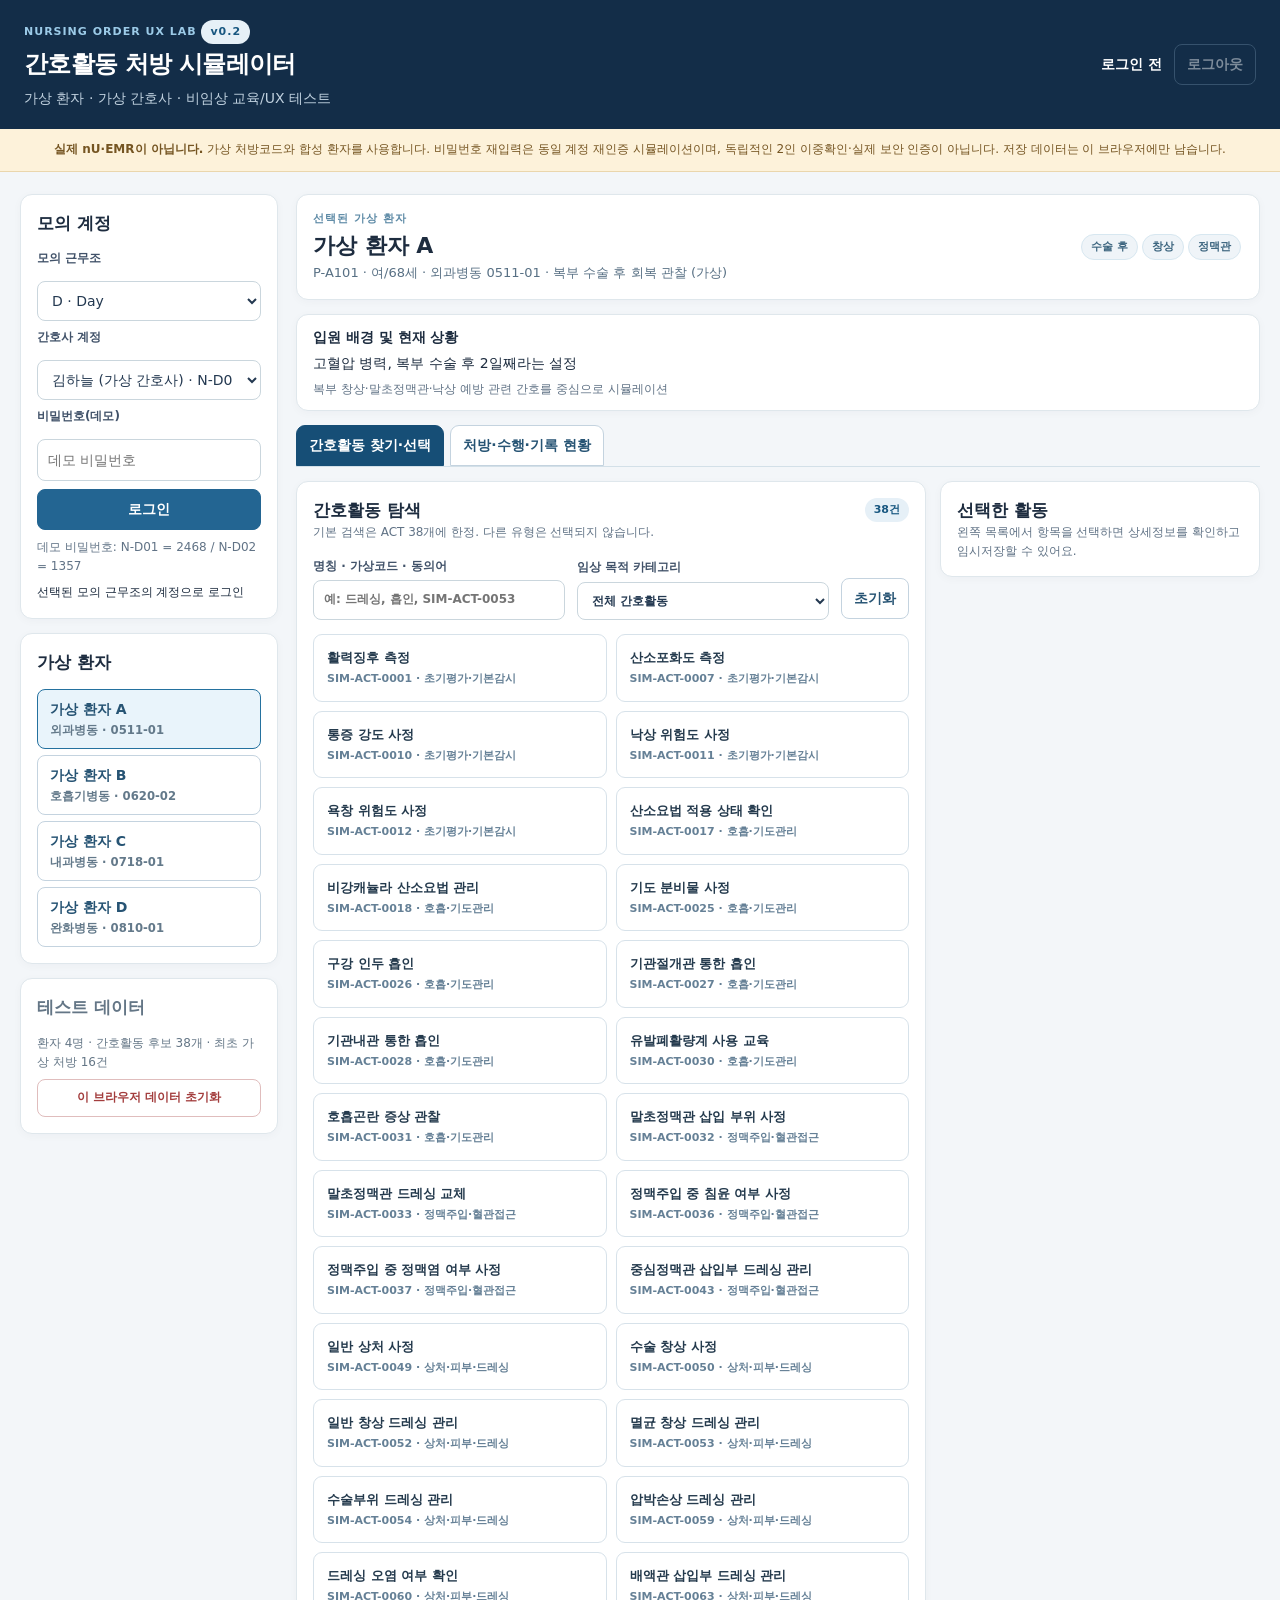
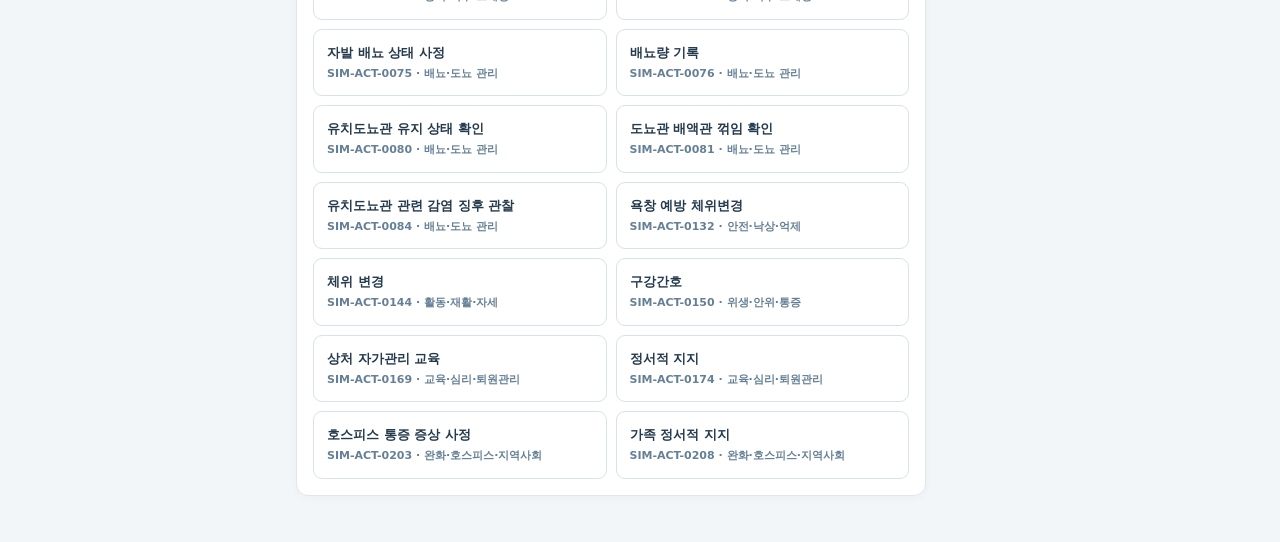
==== app/index.html @ e900b50c "feat: add synthetic nursing order workflow simulator v0.2" ====
<!doctype html><html lang="ko"><head><meta charset="utf-8"><meta name="viewport" content="width=device-width,initial-scale=1"><title>Nursing Order UX Lab · v0.2</title><link rel="stylesheet" href="styles.css"></head>
<body>
<header class="top"><div><div class="eyebrow">NURSING ORDER UX LAB <span class="tag">v0.2</span></div><h1>간호활동 처방 시뮬레이터</h1><p>가상 환자 · 가상 간호사 · 비임상 교육/UX 테스트</p></div><div class="top-right"><strong id="session-label">로그인 전</strong><button id="logout" class="ghost" disabled>로그아웃</button></div></header>
<div class="warning"><strong>실제 nU·EMR이 아닙니다.</strong> 가상 처방코드와 합성 환자를 사용합니다. 비밀번호 재입력은 동일 계정 재인증 시뮬레이션이며, 독립적인 2인 이중확인·실제 보안 인증이 아닙니다. 저장 데이터는 이 브라우저에만 남습니다.</div>
<main class="shell">
<aside class="side">
<section class="surface" aria-labelledby="login-title"><h2 id="login-title">모의 계정</h2><label for="shift">모의 근무조</label><select id="shift"><option value="D">D · Day</option><option value="E">E · Evening</option><option value="N">N · Night</option></select><label for="account">간호사 계정</label><select id="account"></select><label for="password">비밀번호(데모)</label><input id="password" type="password" autocomplete="off" placeholder="데모 비밀번호"><button id="login" class="primary">로그인</button><p id="account-help" class="help"></p><p id="login-state" class="hint" aria-live="polite"></p></section>
<section class="surface"><h2>가상 환자</h2><div id="patient-list" class="patient-list" aria-label="가상 환자 목록"></div></section>
<section class="surface mini"><h2>테스트 데이터</h2><p>환자 4명 · 간호활동 후보 38개 · 최초 가상 처방 16건</p><button id="reset" class="danger ghost">이 브라우저 데이터 초기화</button></section>
</aside>
<section class="workspace"><div class="patient-banner surface"><div><div class="eyebrow">선택된 가상 환자</div><h2 id="patient-name"></h2><p id="patient-meta"></p></div><div id="patient-tags"></div></div>
<section class="surface patient-history" aria-label="가상 환자 병력 및 상황"><h3>입원 배경 및 현재 상황</h3><p id="patient-history"></p><p id="patient-summary" class="help"></p></section>
<nav class="tabs" aria-label="업무 단계"><button class="tab selected" id="tab-search" aria-pressed="true">간호활동 찾기·선택</button><button class="tab" id="tab-status" aria-pressed="false">처방·수행·기록 현황</button></nav>
<section id="page-search"><div class="surface"><div class="section-head"><div><h2>간호활동 탐색</h2><p class="help">기본 검색은 ACT 38개에 한정. 다른 유형은 선택되지 않습니다.</p></div><span id="result-count" class="tag"></span></div><div class="filters"><label class="grow">명칭 · 가상코드 · 동의어<input id="query" type="search" placeholder="예: 드레싱, 흡인, SIM-ACT-0053"></label><label class="grow">임상 목적 카테고리<select id="category"><option value="">전체 간호활동</option></select></label><button class="ghost" id="clear-search">초기화</button></div><div id="catalog-list" class="catalog-list"></div></div>
<div class="surface select-pane" id="select-pane"><h2>선택한 활동</h2><p class="help" id="selected-empty">왼쪽 목록에서 항목을 선택하면 상세정보를 확인하고 임시저장할 수 있어요.</p><div id="selected-detail" hidden><div id="selected-item"></div><label for="order-note">가상 처방 메모 (선택)</label><textarea id="order-note" rows="2" maxlength="200" placeholder="시나리오용 메모만 입력"></textarea><button id="save-draft" class="primary">현재 환자에게 임시저장</button></div></div></section>
<section id="page-status" hidden><div class="surface"><div class="section-head"><div><h2>처방 · 수행 · 기록</h2><p class="help">개별 처방·수행 사건·기록의 원본 ID를 확인하세요.</p></div><button id="refresh" class="ghost">다시 보기</button></div><div id="summary" class="summary"></div><div class="filters"><label>처방 상태<select id="status-filter"><option value="">전체</option><option value="draft">임시저장</option><option value="confirmed">확정</option><option value="held">보류</option><option value="cancelled">취소</option></select></label><label class="grow">처방명 · 코드 검색<input id="status-query" type="search" placeholder="현재 환자의 처방 검색"></label></div><div id="order-list"></div></div></section>
<div id="flash" class="flash" role="status" aria-live="polite"></div></section></main>
<dialog id="confirm-modal" aria-labelledby="confirm-title"><form id="confirm-form"><h2 id="confirm-title">가상 처방 확정 전 재인증</h2><p id="confirm-summary"></p><p class="help">현재 로그인한 계정의 데모 비밀번호를 다시 입력하세요. 독립된 2차 확인자가 아닙니다.</p><label for="confirm-pin">현재 로그인 계정 비밀번호</label><input id="confirm-pin" type="password" required autocomplete="off"><p id="confirm-error" class="error" role="alert"></p><div class="dialog-actions"><button type="button" id="cancel-confirm" class="ghost">돌아가기</button><button class="primary" type="submit">재인증 후 가상 확정</button></div></form></dialog>
<script src="fixtures.js"></script><script src="domain.js"></script><script src="app.js"></script></body></html>
---- app/styles.css ----
:root{font:14px/1.48 system-ui,-apple-system,'Segoe UI','Malgun Gothic',sans-serif;color:#1d2c3f;background:#f3f6f9}*{box-sizing:border-box}body{margin:0}button,input,textarea,select{font:inherit}button{cursor:pointer}button:disabled{cursor:not-allowed;opacity:.45}h1,h2,h3,p{margin:0}h1{font-size:24px;letter-spacing:-.7px}h2{font-size:17px}h3{font-size:14px}p{line-height:1.55}.top{background:#132d48;color:#fff;padding:20px max(24px,calc((100% - 1400px)/2));display:flex;justify-content:space-between;align-items:center;gap:15px}.top p{color:#c0d1df;margin-top:5px}.top-right{display:flex;align-items:center;gap:12px}.eyebrow{color:#5d8aa6;font-size:11px;letter-spacing:1px;font-weight:800;margin-bottom:3px}.top .eyebrow{color:#9ccbe8}.tag{background:#e6f0f7;color:#185780;padding:4px 9px;border-radius:20px;font-size:11px;font-weight:700;display:inline-block}.warning{background:#fdf2da;border-bottom:1px solid #ead6ad;padding:12px 24px;text-align:center;font-size:12px;color:#755522}.shell{max-width:1400px;margin:22px auto;padding:0 20px;display:grid;grid-template-columns:258px minmax(0,1fr);gap:18px}.side,.workspace{display:flex;flex-direction:column;gap:14px;min-width:0}.surface{background:#fff;border:1px solid #dfe7ec;border-radius:12px;padding:16px;box-shadow:0 2px 10px rgba(19,45,72,.03)}.side .surface{display:flex;flex-direction:column;gap:8px}.side .surface h2{margin-bottom:6px}label{font-weight:650;font-size:12px;color:#415269;display:block}input,select,textarea{width:100%;border:1px solid #cad6dd;border-radius:8px;background:#fff;color:#243951;padding:10px;margin-top:5px;min-width:0}input:focus,select:focus,textarea:focus{outline:2px solid #3c83b8;outline-offset:1px}button{border:1px solid #c4d3df;color:#275474;border-radius:8px;background:#fff;padding:9px 12px;font-weight:700}button:hover:not(:disabled){border-color:#3b7fb2;background:#eef7fc}.primary{background:#236592;color:#fff;border-color:#236592}.primary:hover:not(:disabled){background:#155074;color:#fff}.ghost{background:transparent}.top .ghost{color:#fff;border-color:#62809a}.danger{color:#a33d3d;border-color:#e0bdbd}.help{font-size:12px;color:#617386}.hint{font-size:12px;min-height:17px}.error{font-size:12px;color:#a62323}.patient-list{display:flex;flex-direction:column;gap:6px}.patient-btn{text-align:left;width:100%;display:flex;flex-direction:column;gap:2px}.patient-btn small{color:#63798a}.patient-btn.active{border-color:#24719f;background:#e9f4fb}.mini{font-size:12px;color:#647686}.patient-banner{display:flex;justify-content:space-between;align-items:center;gap:18px}.patient-banner h2{font-size:22px}.patient-banner p{color:#587084;font-size:13px}.chip{display:inline-block;background:#eff4f8;color:#3b647e;border:1px solid #d7e7f0;border-radius:20px;padding:4px 9px;margin:2px;font-size:11px;font-weight:650}.patient-history{padding:12px 16px}.patient-history p{margin-top:5px}.tabs{display:flex;gap:6px;border-bottom:1px solid #d3e0e8}.tab{border-radius:9px 9px 0 0}.tab.selected{background:#164e76;color:white;border-color:#164e76}.section-head{display:flex;justify-content:space-between;align-items:start;gap:20px;margin-bottom:16px}.filters{display:flex;gap:12px;align-items:end;flex-wrap:wrap;margin-bottom:14px}.filters label{min-width:160px}.filters .grow{flex:1}.filters button{margin-bottom:1px}.catalog-list{display:grid;grid-template-columns:repeat(2,minmax(0,1fr));gap:9px}.catalog-item{border:1px solid #d7e2ea;border-radius:9px;text-align:left;padding:13px;display:flex;flex-direction:column;gap:4px;min-width:0}.catalog-item strong{color:#243a4d;font-size:13px}.catalog-item small{color:#658096;font-size:11px}.catalog-item.selected{border-color:#2474a0;background:#eff8fe}#page-search{display:grid;grid-template-columns:minmax(0,1fr) 320px;gap:14px;align-items:start}#page-status{min-width:0}#selected-item{background:#f3f8fb;border-radius:8px;padding:12px;margin:12px 0}#selected-detail label{margin:10px 0 4px}#save-draft{margin-top:10px;width:100%}.summary{display:grid;grid-template-columns:repeat(4,1fr);gap:8px;margin-bottom:16px}.metric{background:#f2f7fb;border-radius:8px;padding:12px}.metric strong{font-size:20px;display:block;color:#22597f}.metric span{font-size:11px;color:#627c92}.order-card{border:1px solid #d8e2e8;border-radius:9px;margin:10px 0;padding:13px}.order-top{display:flex;justify-content:space-between;gap:12px;align-items:start;flex-wrap:wrap}.order-title{font-size:15px;font-weight:750}.code{font-family:ui-monospace,Consolas,monospace;font-size:11px;color:#6e7f92;overflow-wrap:anywhere}.meta{font-size:12px;color:#65768a;margin:6px 0}.badge{border-radius:20px;padding:3px 8px;background:#e9f1fa;color:#345f88;font-weight:700;font-size:11px}.badge.draft{background:#fff1c7;color:#805a00}.badge.held{background:#f3ecff;color:#705093}.badge.cancelled{background:#f3edf0;color:#845968}.statsline{display:flex;gap:10px;margin:10px 0;color:#455d70;font-size:12px}.statsline b{font-weight:800}.order-actions{display:flex;gap:7px;flex-wrap:wrap}.order-card details{margin-top:10px;border-top:1px dashed #d6e1e8;padding-top:10px}.order-card summary{font-size:12px;color:#27638d;font-weight:700;cursor:pointer}.event{border-left:3px solid #d7e5ee;margin:7px 0;padding:4px 8px;color:#43576d;font-size:12px}.event small{display:block;color:#70869b}.record-box{display:flex;gap:7px;align-items:end;margin-top:10px}.record-box input{margin-top:0;flex:1}.record-box button{flex:none}.flash{min-height:10px;color:#1d6c49;font-weight:650;font-size:12px}.flash.error{color:#a52b2b}dialog{border:1px solid #d6e1e8;border-radius:14px;max-width:430px;width:calc(100% - 28px);padding:24px;box-shadow:0 30px 70px #132d4833}dialog::backdrop{background:#132d4899}dialog form{display:flex;flex-direction:column;gap:13px}dialog p{font-size:13px}.dialog-actions{display:flex;justify-content:flex-end;gap:8px}.empty{padding:24px;text-align:center;color:#788b9d;background:#f7fafc;border-radius:8px}@media(max-width:980px){.shell{grid-template-columns:205px minmax(0,1fr)}#page-search{grid-template-columns:1fr}.catalog-list{grid-template-columns:1fr 1fr}}@media(max-width:690px){.top{padding:17px;align-items:start}.top-right{flex-direction:column}.warning{text-align:left}.shell{grid-template-columns:1fr;padding:0 12px;margin:12px auto}.side{display:grid;grid-template-columns:1fr 1fr}.side .mini{grid-column:1/-1}.catalog-list{grid-template-columns:1fr}.summary{grid-template-columns:repeat(2,1fr)}.patient-banner{align-items:start;flex-direction:column}.filters{flex-direction:column;align-items:stretch}.filters label{width:100%}.section-head{flex-wrap:wrap}}@media(max-width:400px){.side{grid-template-columns:1fr}.top h1{font-size:19px}}
[hidden]{display:none!important}
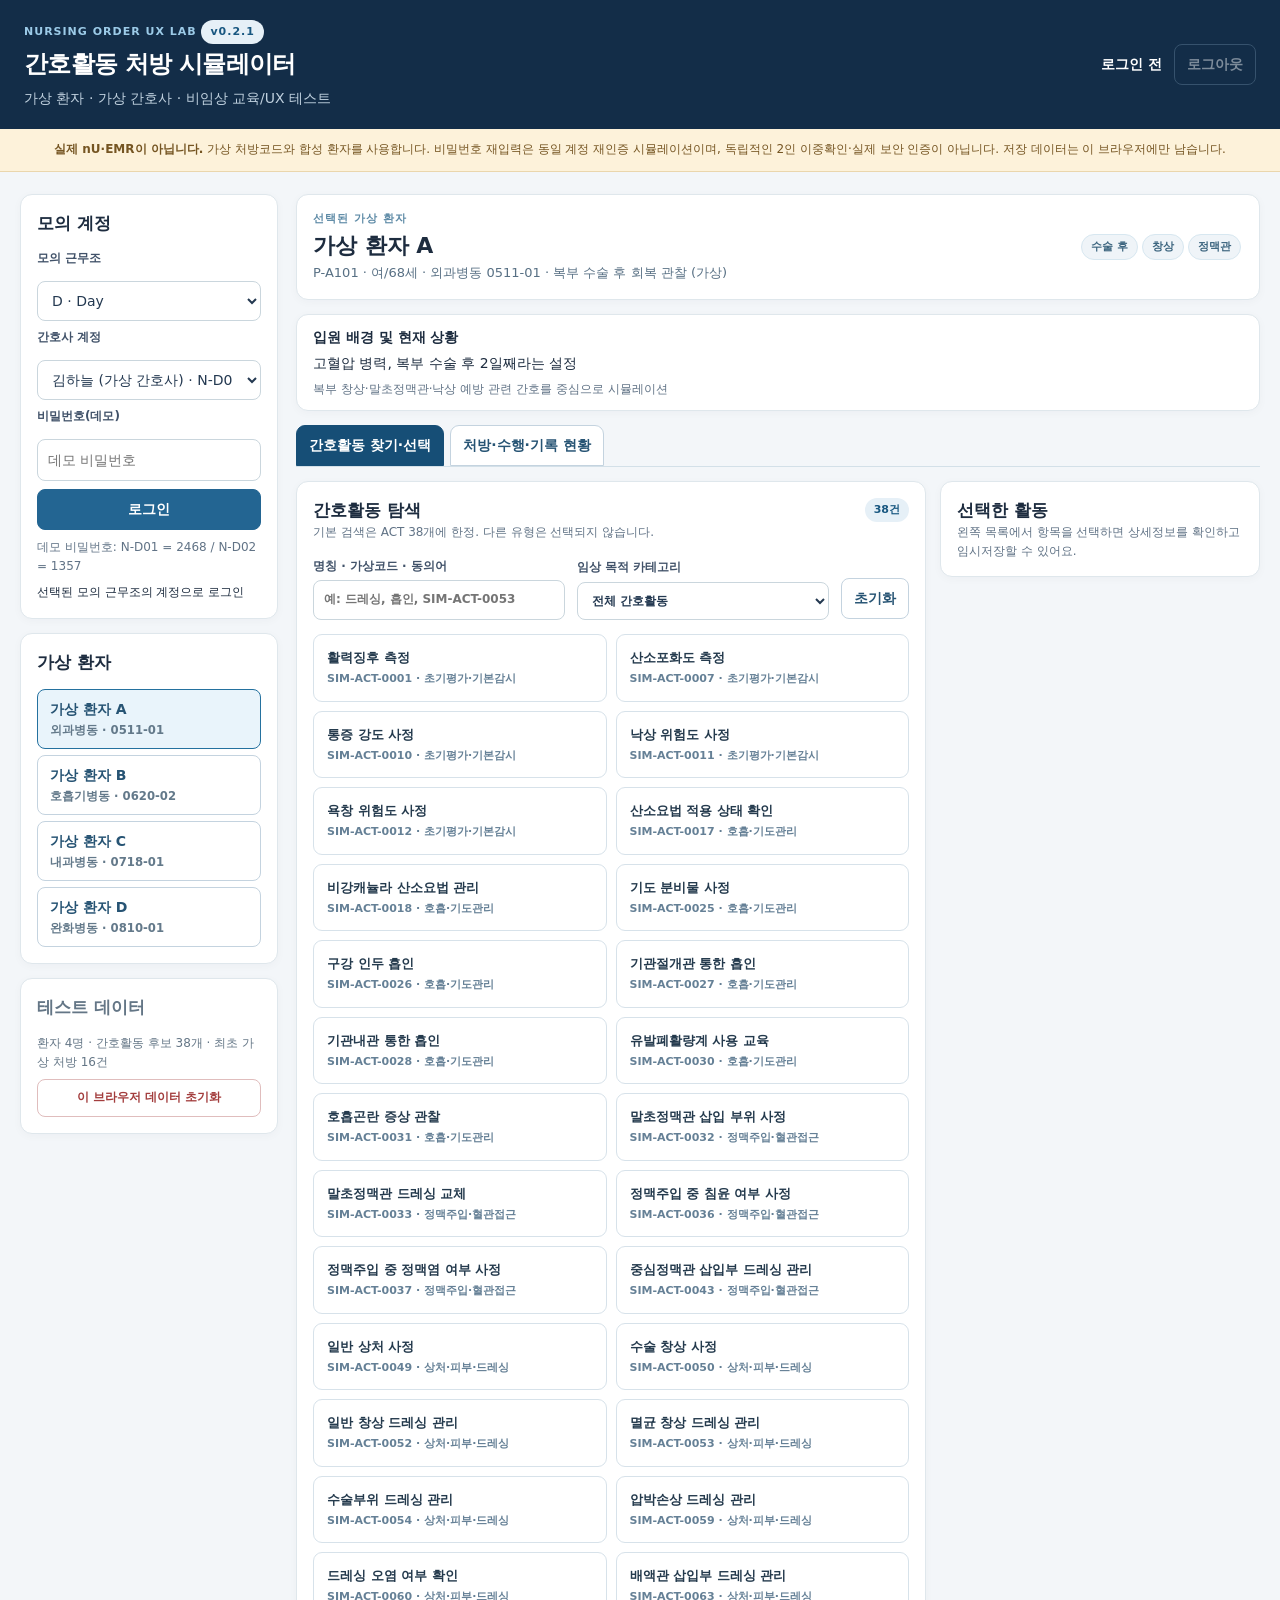
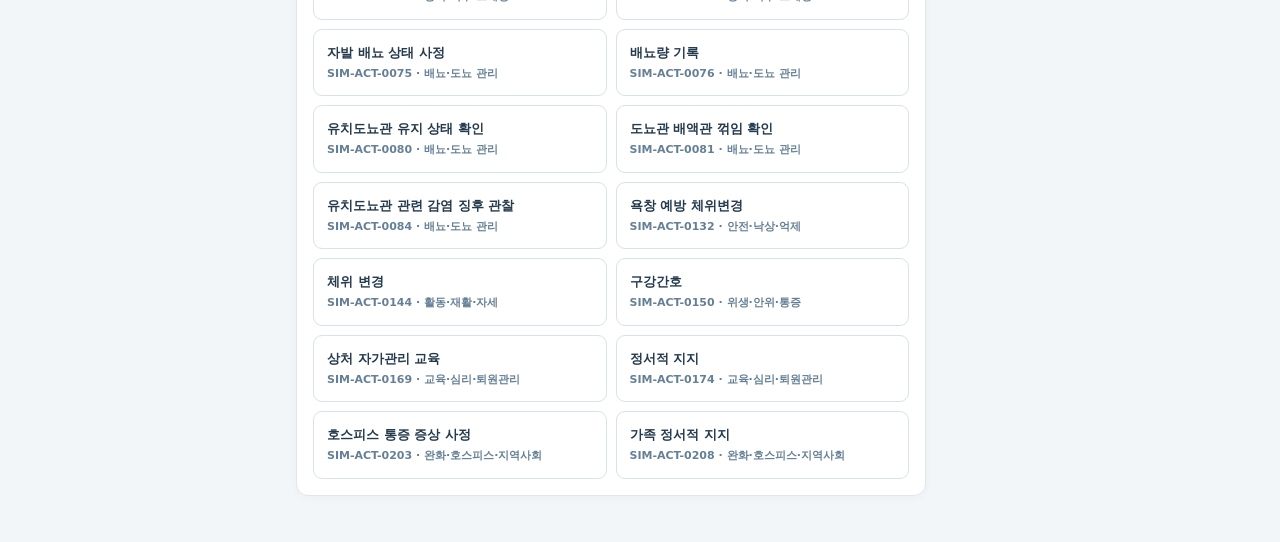
==== commit 44ec3ee1: "feat: add optional nursing order history grouping and MICU integration review" ====
--- a/app/index.html
+++ b/app/index.html
@@ -1,6 +1,6 @@
-<!doctype html><html lang="ko"><head><meta charset="utf-8"><meta name="viewport" content="width=device-width,initial-scale=1"><title>Nursing Order UX Lab · v0.2</title><link rel="stylesheet" href="styles.css"></head>
+<!doctype html><html lang="ko"><head><meta charset="utf-8"><meta name="viewport" content="width=device-width,initial-scale=1"><title>Nursing Order UX Lab · v0.2.1</title><link rel="stylesheet" href="styles.css"></head>
 <body>
-<header class="top"><div><div class="eyebrow">NURSING ORDER UX LAB <span class="tag">v0.2</span></div><h1>간호활동 처방 시뮬레이터</h1><p>가상 환자 · 가상 간호사 · 비임상 교육/UX 테스트</p></div><div class="top-right"><strong id="session-label">로그인 전</strong><button id="logout" class="ghost" disabled>로그아웃</button></div></header>
+<header class="top"><div><div class="eyebrow">NURSING ORDER UX LAB <span class="tag">v0.2.1</span></div><h1>간호활동 처방 시뮬레이터</h1><p>가상 환자 · 가상 간호사 · 비임상 교육/UX 테스트</p></div><div class="top-right"><strong id="session-label">로그인 전</strong><button id="logout" class="ghost" disabled>로그아웃</button></div></header>
 <div class="warning"><strong>실제 nU·EMR이 아닙니다.</strong> 가상 처방코드와 합성 환자를 사용합니다. 비밀번호 재입력은 동일 계정 재인증 시뮬레이션이며, 독립적인 2인 이중확인·실제 보안 인증이 아닙니다. 저장 데이터는 이 브라우저에만 남습니다.</div>
 <main class="shell">
 <aside class="side">
@@ -13,7 +13,7 @@
 <nav class="tabs" aria-label="업무 단계"><button class="tab selected" id="tab-search" aria-pressed="true">간호활동 찾기·선택</button><button class="tab" id="tab-status" aria-pressed="false">처방·수행·기록 현황</button></nav>
 <section id="page-search"><div class="surface"><div class="section-head"><div><h2>간호활동 탐색</h2><p class="help">기본 검색은 ACT 38개에 한정. 다른 유형은 선택되지 않습니다.</p></div><span id="result-count" class="tag"></span></div><div class="filters"><label class="grow">명칭 · 가상코드 · 동의어<input id="query" type="search" placeholder="예: 드레싱, 흡인, SIM-ACT-0053"></label><label class="grow">임상 목적 카테고리<select id="category"><option value="">전체 간호활동</option></select></label><button class="ghost" id="clear-search">초기화</button></div><div id="catalog-list" class="catalog-list"></div></div>
 <div class="surface select-pane" id="select-pane"><h2>선택한 활동</h2><p class="help" id="selected-empty">왼쪽 목록에서 항목을 선택하면 상세정보를 확인하고 임시저장할 수 있어요.</p><div id="selected-detail" hidden><div id="selected-item"></div><label for="order-note">가상 처방 메모 (선택)</label><textarea id="order-note" rows="2" maxlength="200" placeholder="시나리오용 메모만 입력"></textarea><button id="save-draft" class="primary">현재 환자에게 임시저장</button></div></div></section>
-<section id="page-status" hidden><div class="surface"><div class="section-head"><div><h2>처방 · 수행 · 기록</h2><p class="help">개별 처방·수행 사건·기록의 원본 ID를 확인하세요.</p></div><button id="refresh" class="ghost">다시 보기</button></div><div id="summary" class="summary"></div><div class="filters"><label>처방 상태<select id="status-filter"><option value="">전체</option><option value="draft">임시저장</option><option value="confirmed">확정</option><option value="held">보류</option><option value="cancelled">취소</option></select></label><label class="grow">처방명 · 코드 검색<input id="status-query" type="search" placeholder="현재 환자의 처방 검색"></label></div><div id="order-list"></div></div></section>
+<section id="page-status" hidden><div class="surface"><div class="section-head"><div><h2>처방 · 수행 · 기록</h2><p class="help">개별 처방·수행 사건·기록의 원본 ID를 확인하세요.</p></div><button id="refresh" class="ghost">다시 보기</button></div><div id="summary" class="summary"></div><div class="filters"><label>처방 상태<select id="status-filter"><option value="">전체</option><option value="draft">임시저장</option><option value="confirmed">확정</option><option value="held">보류</option><option value="cancelled">취소</option></select></label><label class="grow">처방명 · 코드 검색<input id="status-query" type="search" placeholder="현재 환자의 처방 검색"></label><label class="group-toggle" for="group-by-code"><input type="checkbox" id="group-by-code"><span>같은 가상코드 묶어 보기</span></label></div><p class="help group-help">그룹은 현재 환자·필터 결과를 화면에서만 요약합니다. 코드가 같아도 임상 조건이 동일하다는 뜻은 아닙니다. 개별 처방과 기록은 그대로 보존됩니다.</p><div id="order-list"></div></div></section>
 <div id="flash" class="flash" role="status" aria-live="polite"></div></section></main>
 <dialog id="confirm-modal" aria-labelledby="confirm-title"><form id="confirm-form"><h2 id="confirm-title">가상 처방 확정 전 재인증</h2><p id="confirm-summary"></p><p class="help">현재 로그인한 계정의 데모 비밀번호를 다시 입력하세요. 독립된 2차 확인자가 아닙니다.</p><label for="confirm-pin">현재 로그인 계정 비밀번호</label><input id="confirm-pin" type="password" required autocomplete="off"><p id="confirm-error" class="error" role="alert"></p><div class="dialog-actions"><button type="button" id="cancel-confirm" class="ghost">돌아가기</button><button class="primary" type="submit">재인증 후 가상 확정</button></div></form></dialog>
 <script src="fixtures.js"></script><script src="domain.js"></script><script src="app.js"></script></body></html>
--- a/app/styles.css
+++ b/app/styles.css
@@ -1,2 +1,16 @@
 :root{font:14px/1.48 system-ui,-apple-system,'Segoe UI','Malgun Gothic',sans-serif;color:#1d2c3f;background:#f3f6f9}*{box-sizing:border-box}body{margin:0}button,input,textarea,select{font:inherit}button{cursor:pointer}button:disabled{cursor:not-allowed;opacity:.45}h1,h2,h3,p{margin:0}h1{font-size:24px;letter-spacing:-.7px}h2{font-size:17px}h3{font-size:14px}p{line-height:1.55}.top{background:#132d48;color:#fff;padding:20px max(24px,calc((100% - 1400px)/2));display:flex;justify-content:space-between;align-items:center;gap:15px}.top p{color:#c0d1df;margin-top:5px}.top-right{display:flex;align-items:center;gap:12px}.eyebrow{color:#5d8aa6;font-size:11px;letter-spacing:1px;font-weight:800;margin-bottom:3px}.top .eyebrow{color:#9ccbe8}.tag{background:#e6f0f7;color:#185780;padding:4px 9px;border-radius:20px;font-size:11px;font-weight:700;display:inline-block}.warning{background:#fdf2da;border-bottom:1px solid #ead6ad;padding:12px 24px;text-align:center;font-size:12px;color:#755522}.shell{max-width:1400px;margin:22px auto;padding:0 20px;display:grid;grid-template-columns:258px minmax(0,1fr);gap:18px}.side,.workspace{display:flex;flex-direction:column;gap:14px;min-width:0}.surface{background:#fff;border:1px solid #dfe7ec;border-radius:12px;padding:16px;box-shadow:0 2px 10px rgba(19,45,72,.03)}.side .surface{display:flex;flex-direction:column;gap:8px}.side .surface h2{margin-bottom:6px}label{font-weight:650;font-size:12px;color:#415269;display:block}input,select,textarea{width:100%;border:1px solid #cad6dd;border-radius:8px;background:#fff;color:#243951;padding:10px;margin-top:5px;min-width:0}input:focus,select:focus,textarea:focus{outline:2px solid #3c83b8;outline-offset:1px}button{border:1px solid #c4d3df;color:#275474;border-radius:8px;background:#fff;padding:9px 12px;font-weight:700}button:hover:not(:disabled){border-color:#3b7fb2;background:#eef7fc}.primary{background:#236592;color:#fff;border-color:#236592}.primary:hover:not(:disabled){background:#155074;color:#fff}.ghost{background:transparent}.top .ghost{color:#fff;border-color:#62809a}.danger{color:#a33d3d;border-color:#e0bdbd}.help{font-size:12px;color:#617386}.hint{font-size:12px;min-height:17px}.error{font-size:12px;color:#a62323}.patient-list{display:flex;flex-direction:column;gap:6px}.patient-btn{text-align:left;width:100%;display:flex;flex-direction:column;gap:2px}.patient-btn small{color:#63798a}.patient-btn.active{border-color:#24719f;background:#e9f4fb}.mini{font-size:12px;color:#647686}.patient-banner{display:flex;justify-content:space-between;align-items:center;gap:18px}.patient-banner h2{font-size:22px}.patient-banner p{color:#587084;font-size:13px}.chip{display:inline-block;background:#eff4f8;color:#3b647e;border:1px solid #d7e7f0;border-radius:20px;padding:4px 9px;margin:2px;font-size:11px;font-weight:650}.patient-history{padding:12px 16px}.patient-history p{margin-top:5px}.tabs{display:flex;gap:6px;border-bottom:1px solid #d3e0e8}.tab{border-radius:9px 9px 0 0}.tab.selected{background:#164e76;color:white;border-color:#164e76}.section-head{display:flex;justify-content:space-between;align-items:start;gap:20px;margin-bottom:16px}.filters{display:flex;gap:12px;align-items:end;flex-wrap:wrap;margin-bottom:14px}.filters label{min-width:160px}.filters .grow{flex:1}.filters button{margin-bottom:1px}.catalog-list{display:grid;grid-template-columns:repeat(2,minmax(0,1fr));gap:9px}.catalog-item{border:1px solid #d7e2ea;border-radius:9px;text-align:left;padding:13px;display:flex;flex-direction:column;gap:4px;min-width:0}.catalog-item strong{color:#243a4d;font-size:13px}.catalog-item small{color:#658096;font-size:11px}.catalog-item.selected{border-color:#2474a0;background:#eff8fe}#page-search{display:grid;grid-template-columns:minmax(0,1fr) 320px;gap:14px;align-items:start}#page-status{min-width:0}#selected-item{background:#f3f8fb;border-radius:8px;padding:12px;margin:12px 0}#selected-detail label{margin:10px 0 4px}#save-draft{margin-top:10px;width:100%}.summary{display:grid;grid-template-columns:repeat(4,1fr);gap:8px;margin-bottom:16px}.metric{background:#f2f7fb;border-radius:8px;padding:12px}.metric strong{font-size:20px;display:block;color:#22597f}.metric span{font-size:11px;color:#627c92}.order-card{border:1px solid #d8e2e8;border-radius:9px;margin:10px 0;padding:13px}.order-top{display:flex;justify-content:space-between;gap:12px;align-items:start;flex-wrap:wrap}.order-title{font-size:15px;font-weight:750}.code{font-family:ui-monospace,Consolas,monospace;font-size:11px;color:#6e7f92;overflow-wrap:anywhere}.meta{font-size:12px;color:#65768a;margin:6px 0}.badge{border-radius:20px;padding:3px 8px;background:#e9f1fa;color:#345f88;font-weight:700;font-size:11px}.badge.draft{background:#fff1c7;color:#805a00}.badge.held{background:#f3ecff;color:#705093}.badge.cancelled{background:#f3edf0;color:#845968}.statsline{display:flex;gap:10px;margin:10px 0;color:#455d70;font-size:12px}.statsline b{font-weight:800}.order-actions{display:flex;gap:7px;flex-wrap:wrap}.order-card details{margin-top:10px;border-top:1px dashed #d6e1e8;padding-top:10px}.order-card summary{font-size:12px;color:#27638d;font-weight:700;cursor:pointer}.event{border-left:3px solid #d7e5ee;margin:7px 0;padding:4px 8px;color:#43576d;font-size:12px}.event small{display:block;color:#70869b}.record-box{display:flex;gap:7px;align-items:end;margin-top:10px}.record-box input{margin-top:0;flex:1}.record-box button{flex:none}.flash{min-height:10px;color:#1d6c49;font-weight:650;font-size:12px}.flash.error{color:#a52b2b}dialog{border:1px solid #d6e1e8;border-radius:14px;max-width:430px;width:calc(100% - 28px);padding:24px;box-shadow:0 30px 70px #132d4833}dialog::backdrop{background:#132d4899}dialog form{display:flex;flex-direction:column;gap:13px}dialog p{font-size:13px}.dialog-actions{display:flex;justify-content:flex-end;gap:8px}.empty{padding:24px;text-align:center;color:#788b9d;background:#f7fafc;border-radius:8px}@media(max-width:980px){.shell{grid-template-columns:205px minmax(0,1fr)}#page-search{grid-template-columns:1fr}.catalog-list{grid-template-columns:1fr 1fr}}@media(max-width:690px){.top{padding:17px;align-items:start}.top-right{flex-direction:column}.warning{text-align:left}.shell{grid-template-columns:1fr;padding:0 12px;margin:12px auto}.side{display:grid;grid-template-columns:1fr 1fr}.side .mini{grid-column:1/-1}.catalog-list{grid-template-columns:1fr}.summary{grid-template-columns:repeat(2,1fr)}.patient-banner{align-items:start;flex-direction:column}.filters{flex-direction:column;align-items:stretch}.filters label{width:100%}.section-head{flex-wrap:wrap}}@media(max-width:400px){.side{grid-template-columns:1fr}.top h1{font-size:19px}}
 [hidden]{display:none!important}
+
+/* v0.2.1: Optional presentation-only grouping; previous individual list is default. */
+.group-toggle{display:flex;align-items:center;gap:8px;padding:8px 10px;border-radius:8px;border:1px solid #cad6dd;background:#f4f8fb;white-space:nowrap}
+.group-toggle input{width:17px;height:17px;margin:0}
+.group-help{margin:-6px 0 11px}
+.order-group{border:1px solid #c9dce8;border-radius:10px;margin:11px 0;background:#f9fcff;padding:12px}
+.order-group>summary{cursor:pointer;list-style-position:inside;color:#1e587f}
+.group-head{display:flex;align-items:center;justify-content:space-between;gap:8px;flex-wrap:wrap}
+.group-title{font-weight:750;font-size:14px}
+.group-title small{font:11px ui-monospace,Consolas,monospace;color:#64798e;margin-left:6px}
+.group-counts{font-size:12px;color:#35536e}
+.group-status{display:block;font-size:11px;color:#647889;margin-top:6px}
+.order-group>p{margin:10px 2px;color:#8b5c12}
+.order-group>.order-card{background:white;margin:10px 0}
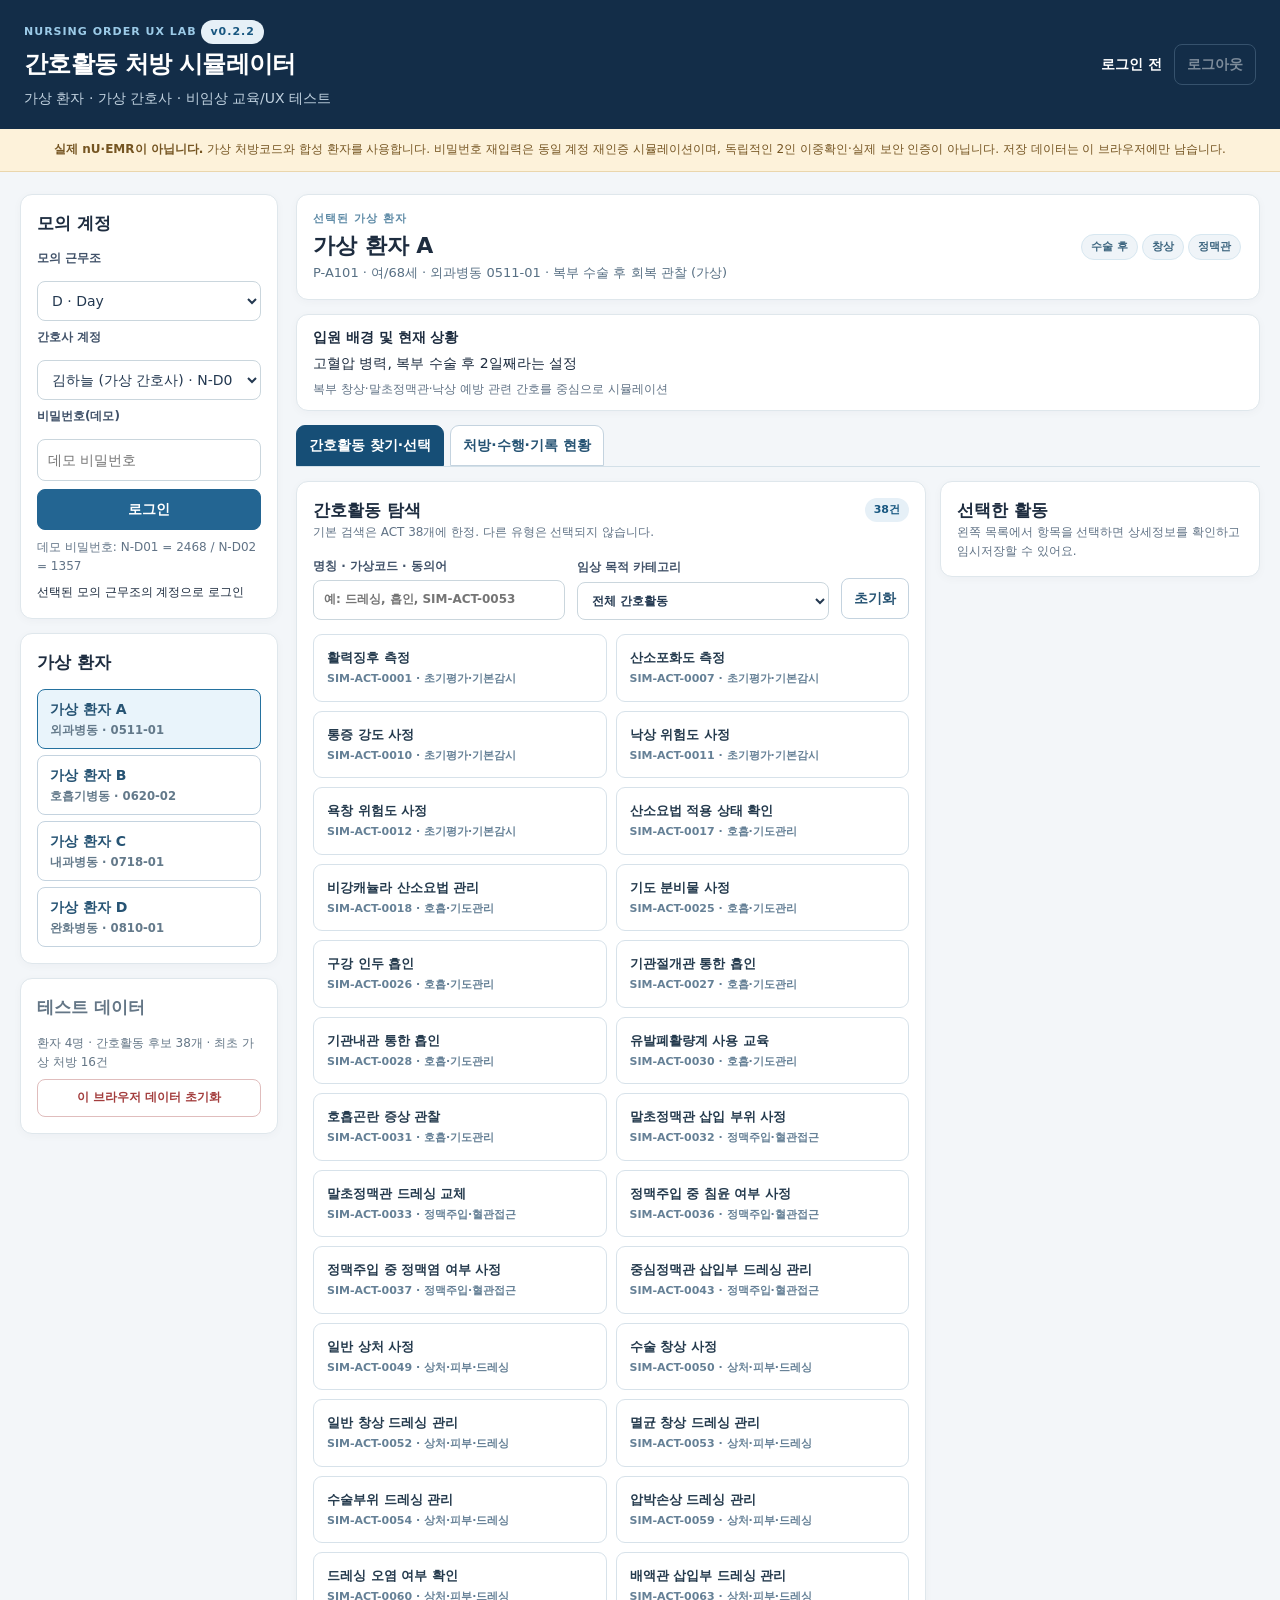
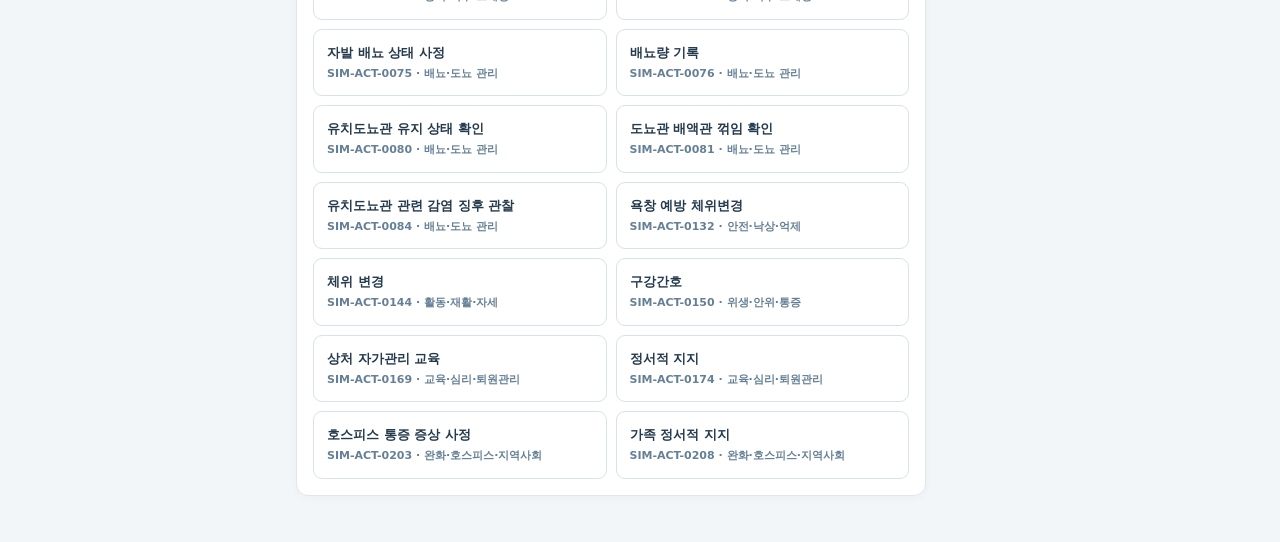
==== commit bc9d3df5: "feat: add synthetic nursing Kardex and read-only order sheet v0.2.2" ====
--- a/app/index.html
+++ b/app/index.html
@@ -1,6 +1,6 @@
-<!doctype html><html lang="ko"><head><meta charset="utf-8"><meta name="viewport" content="width=device-width,initial-scale=1"><title>Nursing Order UX Lab · v0.2.1</title><link rel="stylesheet" href="styles.css"></head>
+<!doctype html><html lang="ko"><head><meta charset="utf-8"><meta name="viewport" content="width=device-width,initial-scale=1"><title>Nursing Order UX Lab · v0.2.2</title><link rel="stylesheet" href="styles.css"></head>
 <body>
-<header class="top"><div><div class="eyebrow">NURSING ORDER UX LAB <span class="tag">v0.2.1</span></div><h1>간호활동 처방 시뮬레이터</h1><p>가상 환자 · 가상 간호사 · 비임상 교육/UX 테스트</p></div><div class="top-right"><strong id="session-label">로그인 전</strong><button id="logout" class="ghost" disabled>로그아웃</button></div></header>
+<header class="top"><div><div class="eyebrow">NURSING ORDER UX LAB <span class="tag">v0.2.2</span></div><h1>간호활동 처방 시뮬레이터</h1><p>가상 환자 · 가상 간호사 · 비임상 교육/UX 테스트</p></div><div class="top-right"><strong id="session-label">로그인 전</strong><button id="logout" class="ghost" disabled>로그아웃</button></div></header>
 <div class="warning"><strong>실제 nU·EMR이 아닙니다.</strong> 가상 처방코드와 합성 환자를 사용합니다. 비밀번호 재입력은 동일 계정 재인증 시뮬레이션이며, 독립적인 2인 이중확인·실제 보안 인증이 아닙니다. 저장 데이터는 이 브라우저에만 남습니다.</div>
 <main class="shell">
 <aside class="side">
@@ -13,7 +13,11 @@
 <nav class="tabs" aria-label="업무 단계"><button class="tab selected" id="tab-search" aria-pressed="true">간호활동 찾기·선택</button><button class="tab" id="tab-status" aria-pressed="false">처방·수행·기록 현황</button></nav>
 <section id="page-search"><div class="surface"><div class="section-head"><div><h2>간호활동 탐색</h2><p class="help">기본 검색은 ACT 38개에 한정. 다른 유형은 선택되지 않습니다.</p></div><span id="result-count" class="tag"></span></div><div class="filters"><label class="grow">명칭 · 가상코드 · 동의어<input id="query" type="search" placeholder="예: 드레싱, 흡인, SIM-ACT-0053"></label><label class="grow">임상 목적 카테고리<select id="category"><option value="">전체 간호활동</option></select></label><button class="ghost" id="clear-search">초기화</button></div><div id="catalog-list" class="catalog-list"></div></div>
 <div class="surface select-pane" id="select-pane"><h2>선택한 활동</h2><p class="help" id="selected-empty">왼쪽 목록에서 항목을 선택하면 상세정보를 확인하고 임시저장할 수 있어요.</p><div id="selected-detail" hidden><div id="selected-item"></div><label for="order-note">가상 처방 메모 (선택)</label><textarea id="order-note" rows="2" maxlength="200" placeholder="시나리오용 메모만 입력"></textarea><button id="save-draft" class="primary">현재 환자에게 임시저장</button></div></div></section>
-<section id="page-status" hidden><div class="surface"><div class="section-head"><div><h2>처방 · 수행 · 기록</h2><p class="help">개별 처방·수행 사건·기록의 원본 ID를 확인하세요.</p></div><button id="refresh" class="ghost">다시 보기</button></div><div id="summary" class="summary"></div><div class="filters"><label>처방 상태<select id="status-filter"><option value="">전체</option><option value="draft">임시저장</option><option value="confirmed">확정</option><option value="held">보류</option><option value="cancelled">취소</option></select></label><label class="grow">처방명 · 코드 검색<input id="status-query" type="search" placeholder="현재 환자의 처방 검색"></label><label class="group-toggle" for="group-by-code"><input type="checkbox" id="group-by-code"><span>같은 가상코드 묶어 보기</span></label></div><p class="help group-help">그룹은 현재 환자·필터 결과를 화면에서만 요약합니다. 코드가 같아도 임상 조건이 동일하다는 뜻은 아닙니다. 개별 처방과 기록은 그대로 보존됩니다.</p><div id="order-list"></div></div></section>
+<section id="page-status" hidden>
+<details id="case-sheet-panel" class="surface case-sheet-panel" aria-label="가상 사례와 간호처방지 참고 조회"><summary>가상 Kardex · 간호처방지 보기 <small>시나리오/원본 이력 읽기 전용</small></summary>
+<div class="case-sheet-content"><div class="case-kardex"><h2>가상 인계 요약 · Kardex 형식</h2><div id="case-summary"></div><p class="help">학교 실습자료의 구성 방식만 참고한 합성 사례이며, 공식 간호기록이나 실제 nU 인계지가 아닙니다.</p></div>
+<div class="case-orders"><h2>간호처방지 · Order Manage 형식</h2><p class="help">간호활동(ACT)만 표시합니다. 개별 처방 ID와 활동 후보 코드는 서로 다릅니다. 의사 약물처방·검사·소모품은 이 표에 포함되지 않습니다.</p><div id="case-order-sheet"></div></div></div></details>
+<div class="surface"><div class="section-head"><div><h2>처방 · 수행 · 기록</h2><p class="help">개별 처방·수행 사건·기록의 원본 ID를 확인하세요.</p></div><button id="refresh" class="ghost">다시 보기</button></div><div id="summary" class="summary"></div><div class="filters"><label>처방 상태<select id="status-filter"><option value="">전체</option><option value="draft">임시저장</option><option value="confirmed">확정</option><option value="held">보류</option><option value="cancelled">취소</option></select></label><label class="grow">처방명 · 코드 검색<input id="status-query" type="search" placeholder="현재 환자의 처방 검색"></label><label class="group-toggle" for="group-by-code"><input type="checkbox" id="group-by-code"><span>같은 가상코드 묶어 보기</span></label></div><p class="help group-help">그룹은 현재 환자·필터 결과를 화면에서만 요약합니다. 코드가 같아도 임상 조건이 동일하다는 뜻은 아닙니다. 개별 처방과 기록은 그대로 보존됩니다.</p><div id="order-list"></div></div></section>
 <div id="flash" class="flash" role="status" aria-live="polite"></div></section></main>
 <dialog id="confirm-modal" aria-labelledby="confirm-title"><form id="confirm-form"><h2 id="confirm-title">가상 처방 확정 전 재인증</h2><p id="confirm-summary"></p><p class="help">현재 로그인한 계정의 데모 비밀번호를 다시 입력하세요. 독립된 2차 확인자가 아닙니다.</p><label for="confirm-pin">현재 로그인 계정 비밀번호</label><input id="confirm-pin" type="password" required autocomplete="off"><p id="confirm-error" class="error" role="alert"></p><div class="dialog-actions"><button type="button" id="cancel-confirm" class="ghost">돌아가기</button><button class="primary" type="submit">재인증 후 가상 확정</button></div></form></dialog>
-<script src="fixtures.js"></script><script src="domain.js"></script><script src="app.js"></script></body></html>
+<script src="fixtures.js"></script><script src="case-context.js"></script><script src="domain.js"></script><script src="order-sheet-model.js"></script><script src="app.js"></script></body></html>
--- a/app/styles.css
+++ b/app/styles.css
@@ -14,3 +14,28 @@
 .group-status{display:block;font-size:11px;color:#647889;margin-top:6px}
 .order-group>p{margin:10px 2px;color:#8b5c12}
 .order-group>.order-card{background:white;margin:10px 0}
+
+/* v0.2.2: Optional synthetic Kardex and read-only order sheet. No state persistence or UI contract dependency. */
+.case-sheet-panel{padding:0;overflow:hidden}
+.case-sheet-panel>summary{padding:15px 16px;font-size:15px;font-weight:750;color:#285978;cursor:pointer}
+.case-sheet-panel>summary small{font-weight:500;font-size:11px;color:#718597;margin-left:8px}
+.case-sheet-panel[open]>summary{border-bottom:1px solid #dce6ee;background:#f6fafc}
+.case-sheet-content{padding:16px;display:flex;flex-direction:column;gap:18px}
+.case-sheet-content h2{font-size:15px;margin-bottom:7px}
+.case-kardex{padding:14px;border:1px solid #d7e4eb;background:#f7fafd;border-radius:9px}
+.case-kardex ul{margin:5px 0 10px;padding-left:20px;display:grid;gap:4px}
+.case-kardex li{font-size:12px;line-height:1.6}
+.case-kardex p{font-size:12px}
+.case-title{font-weight:750}
+.case-subhead{margin:12px 0 3px;font-size:12px;font-weight:800;color:#426a86}
+.case-orders>p{margin-bottom:9px}
+.sheet-group{border:1px solid #d9e5ed;border-radius:9px;margin:12px 0;overflow:hidden}
+.sheet-group-heading{padding:11px;display:flex;justify-content:space-between;gap:8px;flex-wrap:wrap;background:#edf5fa;color:#305d7c;font-size:12px}
+.sheet-group-heading span{font-size:11px;color:#526c80}
+.sheet-scroll{width:100%;overflow-x:auto}
+.sheet-table{border-collapse:collapse;min-width:900px;width:100%;font-size:11px}
+.sheet-table th,.sheet-table td{padding:9px 8px;border:1px solid #e0e8ee;vertical-align:top;text-align:left}
+.sheet-table th{color:#536b7e;background:#f8fbfd;font-weight:700;white-space:nowrap}
+.sheet-table tbody tr:nth-child(even){background:#f8fafc}
+.sheet-table .code{white-space:nowrap}
+.sheet-category{display:block;color:#637a8c;font-size:10px;margin-top:2px}
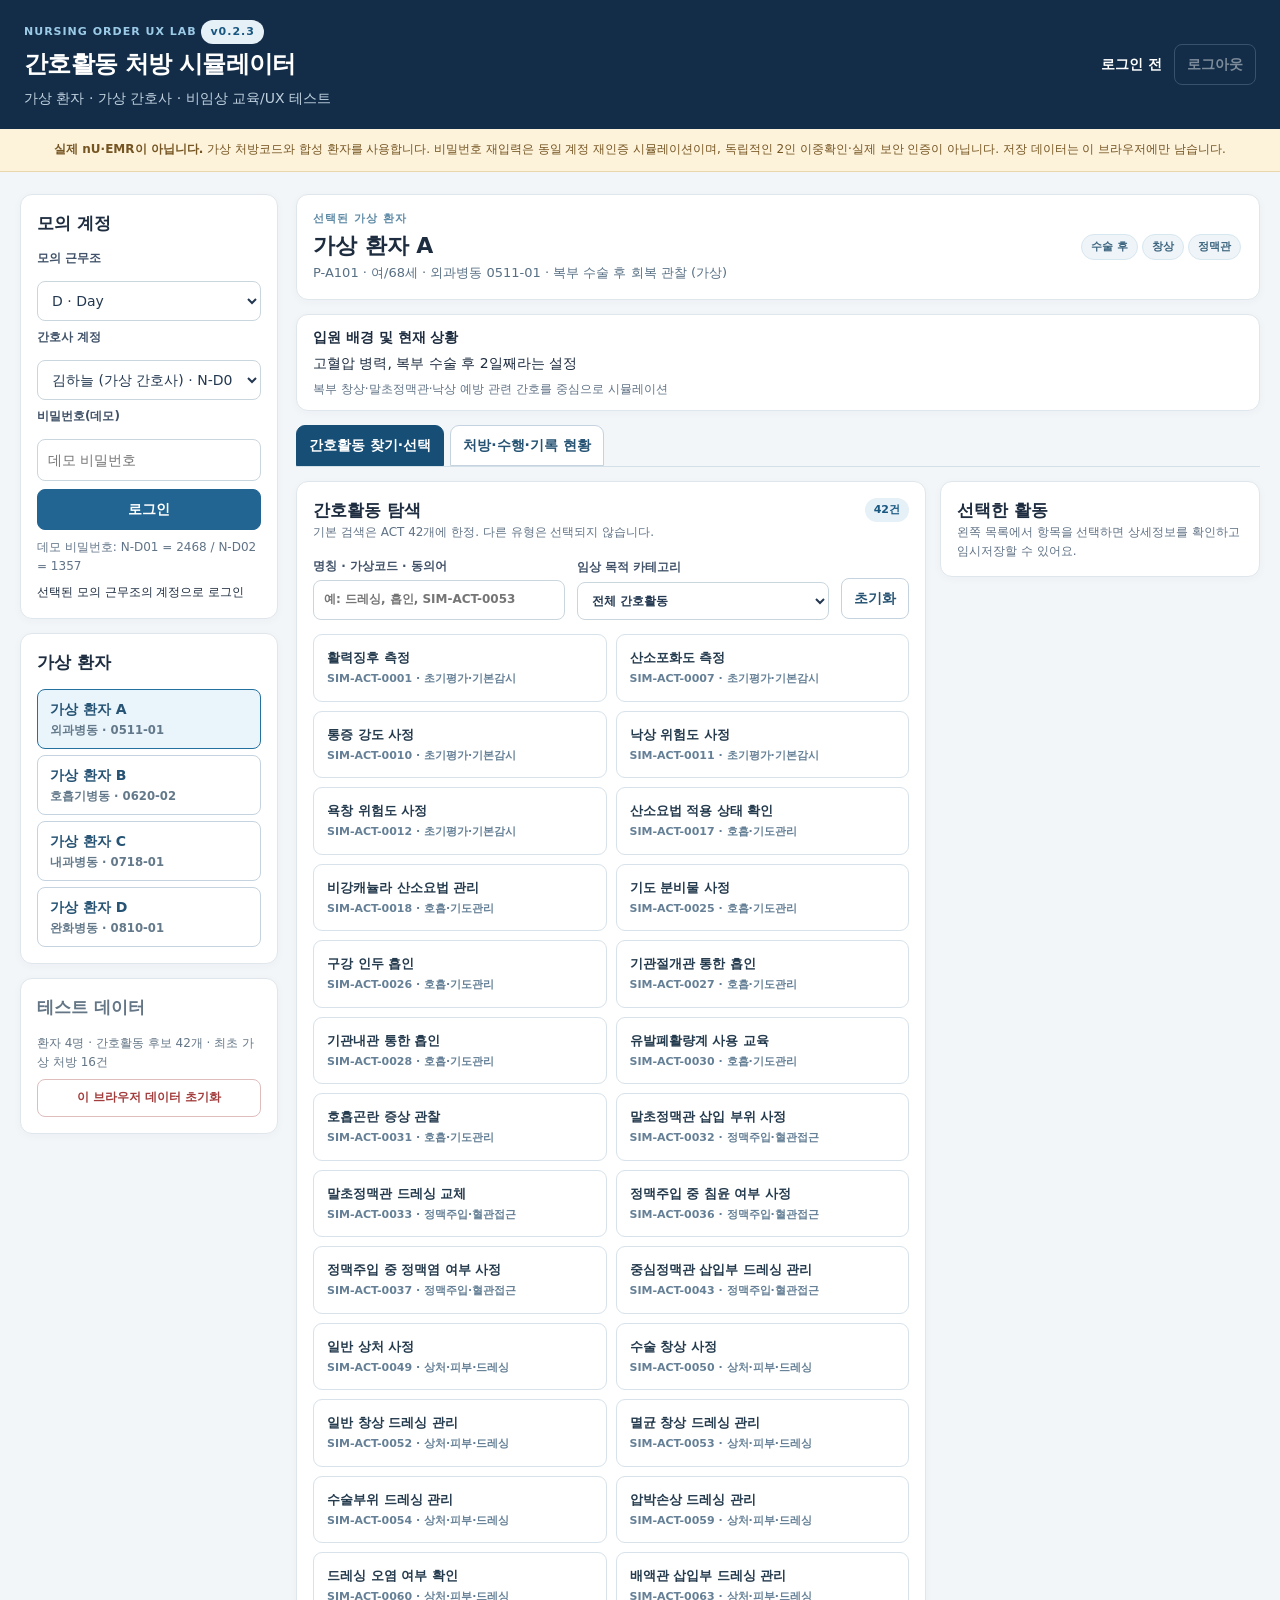
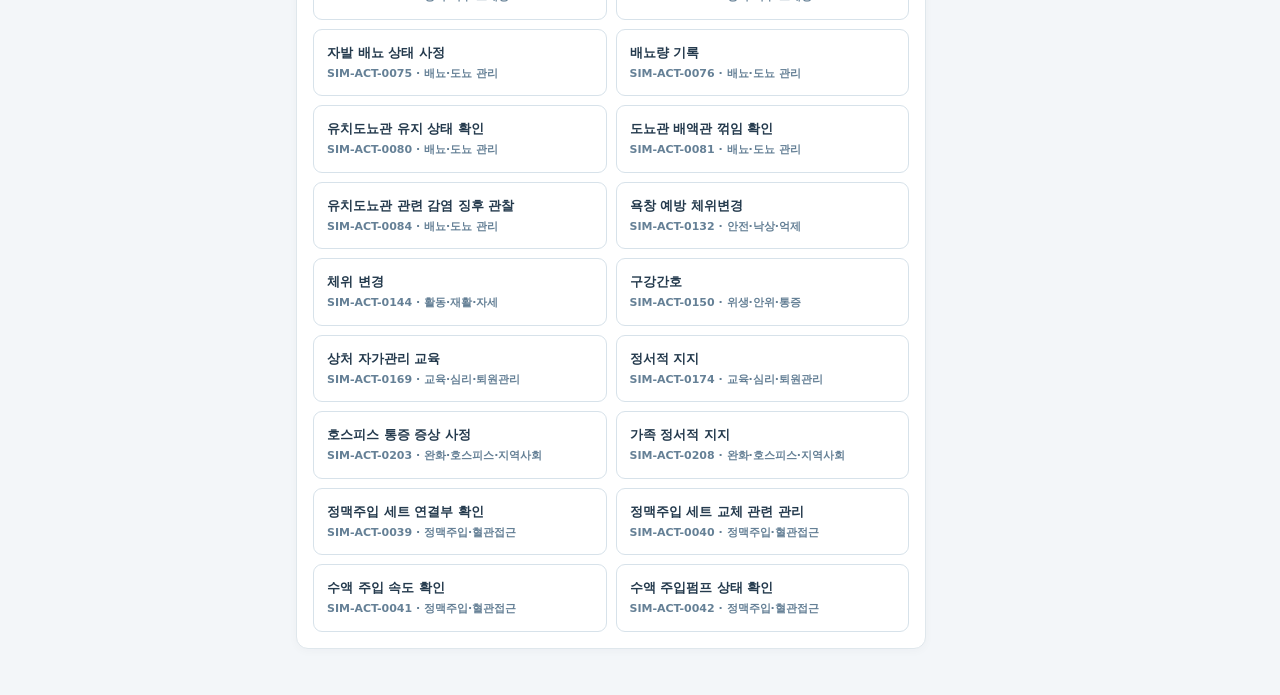
==== commit e26fbcc7: "feat: add activity-specific details and product references v0.2.3" ====
--- a/app/index.html
+++ b/app/index.html
@@ -1,18 +1,18 @@
-<!doctype html><html lang="ko"><head><meta charset="utf-8"><meta name="viewport" content="width=device-width,initial-scale=1"><title>Nursing Order UX Lab · v0.2.2</title><link rel="stylesheet" href="styles.css"></head>
+<!doctype html><html lang="ko"><head><meta charset="utf-8"><meta name="viewport" content="width=device-width,initial-scale=1"><title>Nursing Order UX Lab · v0.2.3</title><link rel="stylesheet" href="styles.css"></head>
 <body>
-<header class="top"><div><div class="eyebrow">NURSING ORDER UX LAB <span class="tag">v0.2.2</span></div><h1>간호활동 처방 시뮬레이터</h1><p>가상 환자 · 가상 간호사 · 비임상 교육/UX 테스트</p></div><div class="top-right"><strong id="session-label">로그인 전</strong><button id="logout" class="ghost" disabled>로그아웃</button></div></header>
+<header class="top"><div><div class="eyebrow">NURSING ORDER UX LAB <span class="tag">v0.2.3</span></div><h1>간호활동 처방 시뮬레이터</h1><p>가상 환자 · 가상 간호사 · 비임상 교육/UX 테스트</p></div><div class="top-right"><strong id="session-label">로그인 전</strong><button id="logout" class="ghost" disabled>로그아웃</button></div></header>
 <div class="warning"><strong>실제 nU·EMR이 아닙니다.</strong> 가상 처방코드와 합성 환자를 사용합니다. 비밀번호 재입력은 동일 계정 재인증 시뮬레이션이며, 독립적인 2인 이중확인·실제 보안 인증이 아닙니다. 저장 데이터는 이 브라우저에만 남습니다.</div>
 <main class="shell">
 <aside class="side">
 <section class="surface" aria-labelledby="login-title"><h2 id="login-title">모의 계정</h2><label for="shift">모의 근무조</label><select id="shift"><option value="D">D · Day</option><option value="E">E · Evening</option><option value="N">N · Night</option></select><label for="account">간호사 계정</label><select id="account"></select><label for="password">비밀번호(데모)</label><input id="password" type="password" autocomplete="off" placeholder="데모 비밀번호"><button id="login" class="primary">로그인</button><p id="account-help" class="help"></p><p id="login-state" class="hint" aria-live="polite"></p></section>
 <section class="surface"><h2>가상 환자</h2><div id="patient-list" class="patient-list" aria-label="가상 환자 목록"></div></section>
-<section class="surface mini"><h2>테스트 데이터</h2><p>환자 4명 · 간호활동 후보 38개 · 최초 가상 처방 16건</p><button id="reset" class="danger ghost">이 브라우저 데이터 초기화</button></section>
+<section class="surface mini"><h2>테스트 데이터</h2><p>환자 4명 · 간호활동 후보 42개 · 최초 가상 처방 16건</p><button id="reset" class="danger ghost">이 브라우저 데이터 초기화</button></section>
 </aside>
 <section class="workspace"><div class="patient-banner surface"><div><div class="eyebrow">선택된 가상 환자</div><h2 id="patient-name"></h2><p id="patient-meta"></p></div><div id="patient-tags"></div></div>
 <section class="surface patient-history" aria-label="가상 환자 병력 및 상황"><h3>입원 배경 및 현재 상황</h3><p id="patient-history"></p><p id="patient-summary" class="help"></p></section>
 <nav class="tabs" aria-label="업무 단계"><button class="tab selected" id="tab-search" aria-pressed="true">간호활동 찾기·선택</button><button class="tab" id="tab-status" aria-pressed="false">처방·수행·기록 현황</button></nav>
-<section id="page-search"><div class="surface"><div class="section-head"><div><h2>간호활동 탐색</h2><p class="help">기본 검색은 ACT 38개에 한정. 다른 유형은 선택되지 않습니다.</p></div><span id="result-count" class="tag"></span></div><div class="filters"><label class="grow">명칭 · 가상코드 · 동의어<input id="query" type="search" placeholder="예: 드레싱, 흡인, SIM-ACT-0053"></label><label class="grow">임상 목적 카테고리<select id="category"><option value="">전체 간호활동</option></select></label><button class="ghost" id="clear-search">초기화</button></div><div id="catalog-list" class="catalog-list"></div></div>
-<div class="surface select-pane" id="select-pane"><h2>선택한 활동</h2><p class="help" id="selected-empty">왼쪽 목록에서 항목을 선택하면 상세정보를 확인하고 임시저장할 수 있어요.</p><div id="selected-detail" hidden><div id="selected-item"></div><label for="order-note">가상 처방 메모 (선택)</label><textarea id="order-note" rows="2" maxlength="200" placeholder="시나리오용 메모만 입력"></textarea><button id="save-draft" class="primary">현재 환자에게 임시저장</button></div></div></section>
+<section id="page-search"><div class="surface"><div class="section-head"><div><h2>간호활동 탐색</h2><p class="help">기본 검색은 ACT 42개에 한정. 다른 유형은 선택되지 않습니다.</p></div><span id="result-count" class="tag"></span></div><div class="filters"><label class="grow">명칭 · 가상코드 · 동의어<input id="query" type="search" placeholder="예: 드레싱, 흡인, SIM-ACT-0053"></label><label class="grow">임상 목적 카테고리<select id="category"><option value="">전체 간호활동</option></select></label><button class="ghost" id="clear-search">초기화</button></div><div id="catalog-list" class="catalog-list"></div></div>
+<div class="surface select-pane" id="select-pane"><h2>선택한 활동</h2><p class="help" id="selected-empty">왼쪽 목록에서 항목을 선택하면 상세정보를 확인하고 임시저장할 수 있어요.</p><div id="selected-detail" hidden><div id="selected-item"></div><div id="activity-detail-fields" class="activity-details" aria-label="가상 처방 세부 조건"><h3>세부 조건 · 제품/기구(가상)</h3><p class="help">적용 부위·목적·빈도·방법은 개별 처방에 기록할 선택형 시뮬레이션 조건입니다. 자동 임상 추천이 아닙니다.</p><div class="detail-grid"><label>부위 / 대상<select id="detail-site"></select></label><label>목적<select id="detail-purpose"></select></label><label>빈도 / 반복<select id="detail-frequency"></select></label><label>방법 / 세트 유형<select id="detail-method"></select></label></div><label>참고 제품·재료<select id="detail-product"></select></label><p id="detail-product-info" class="help" aria-live="polite">제품은 필수 항목이 아니며 선택해도 실제 적용이 승인되는 것은 아닙니다.</p></div><label for="order-note">가상 처방 메모 (선택)</label><textarea id="order-note" rows="2" maxlength="200" placeholder="시나리오용 메모만 입력"></textarea><button id="save-draft" class="primary">현재 환자에게 임시저장</button></div></div></section>
 <section id="page-status" hidden>
 <details id="case-sheet-panel" class="surface case-sheet-panel" aria-label="가상 사례와 간호처방지 참고 조회"><summary>가상 Kardex · 간호처방지 보기 <small>시나리오/원본 이력 읽기 전용</small></summary>
 <div class="case-sheet-content"><div class="case-kardex"><h2>가상 인계 요약 · Kardex 형식</h2><div id="case-summary"></div><p class="help">학교 실습자료의 구성 방식만 참고한 합성 사례이며, 공식 간호기록이나 실제 nU 인계지가 아닙니다.</p></div>
@@ -20,4 +20,4 @@
 <div class="surface"><div class="section-head"><div><h2>처방 · 수행 · 기록</h2><p class="help">개별 처방·수행 사건·기록의 원본 ID를 확인하세요.</p></div><button id="refresh" class="ghost">다시 보기</button></div><div id="summary" class="summary"></div><div class="filters"><label>처방 상태<select id="status-filter"><option value="">전체</option><option value="draft">임시저장</option><option value="confirmed">확정</option><option value="held">보류</option><option value="cancelled">취소</option></select></label><label class="grow">처방명 · 코드 검색<input id="status-query" type="search" placeholder="현재 환자의 처방 검색"></label><label class="group-toggle" for="group-by-code"><input type="checkbox" id="group-by-code"><span>같은 가상코드 묶어 보기</span></label></div><p class="help group-help">그룹은 현재 환자·필터 결과를 화면에서만 요약합니다. 코드가 같아도 임상 조건이 동일하다는 뜻은 아닙니다. 개별 처방과 기록은 그대로 보존됩니다.</p><div id="order-list"></div></div></section>
 <div id="flash" class="flash" role="status" aria-live="polite"></div></section></main>
 <dialog id="confirm-modal" aria-labelledby="confirm-title"><form id="confirm-form"><h2 id="confirm-title">가상 처방 확정 전 재인증</h2><p id="confirm-summary"></p><p class="help">현재 로그인한 계정의 데모 비밀번호를 다시 입력하세요. 독립된 2차 확인자가 아닙니다.</p><label for="confirm-pin">현재 로그인 계정 비밀번호</label><input id="confirm-pin" type="password" required autocomplete="off"><p id="confirm-error" class="error" role="alert"></p><div class="dialog-actions"><button type="button" id="cancel-confirm" class="ghost">돌아가기</button><button class="primary" type="submit">재인증 후 가상 확정</button></div></form></dialog>
-<script src="fixtures.js"></script><script src="case-context.js"></script><script src="domain.js"></script><script src="order-sheet-model.js"></script><script src="app.js"></script></body></html>
+<script src="fixtures.js"></script><script src="activity-details.js"></script><script src="case-context.js"></script><script src="domain.js"></script><script src="order-sheet-model.js"></script><script src="app.js"></script></body></html>
--- a/app/styles.css
+++ b/app/styles.css
@@ -39,3 +39,18 @@
 .sheet-table tbody tr:nth-child(even){background:#f8fafc}
 .sheet-table .code{white-space:nowrap}
 .sheet-category{display:block;color:#637a8c;font-size:10px;margin-top:2px}
+
+/* v0.2.3: structured educational activity details; no automatic clinical selection */
+.activity-details{padding:12px;background:#f7fbfe;border:1px solid #d4e5f0;border-radius:9px;margin:10px 0}
+.activity-details h3{font-size:13px;margin-bottom:4px}
+.activity-details .help{margin-bottom:5px}
+.detail-grid{display:grid;grid-template-columns:repeat(2,minmax(0,1fr));gap:8px}
+.detail-grid label{min-width:0}
+.activity-details select{max-width:100%}
+#detail-product-info a{margin-left:4px;text-decoration:underline}
+.order-details{display:flex;flex-wrap:wrap;gap:5px}
+.detail-pill{padding:3px 7px;border:1px solid #e0e6ed;border-radius:5px;background:#f8fafb;color:#38566d;font-size:11px}
+.detail-pill b{color:#65788a;margin-right:4px}
+.detail-preview{margin-top:8px}.detail-legacy{font-size:11px;color:#8a7780}
+.detail-record{margin-top:6px}
+@media(max-width:470px){.detail-grid{grid-template-columns:1fr}}
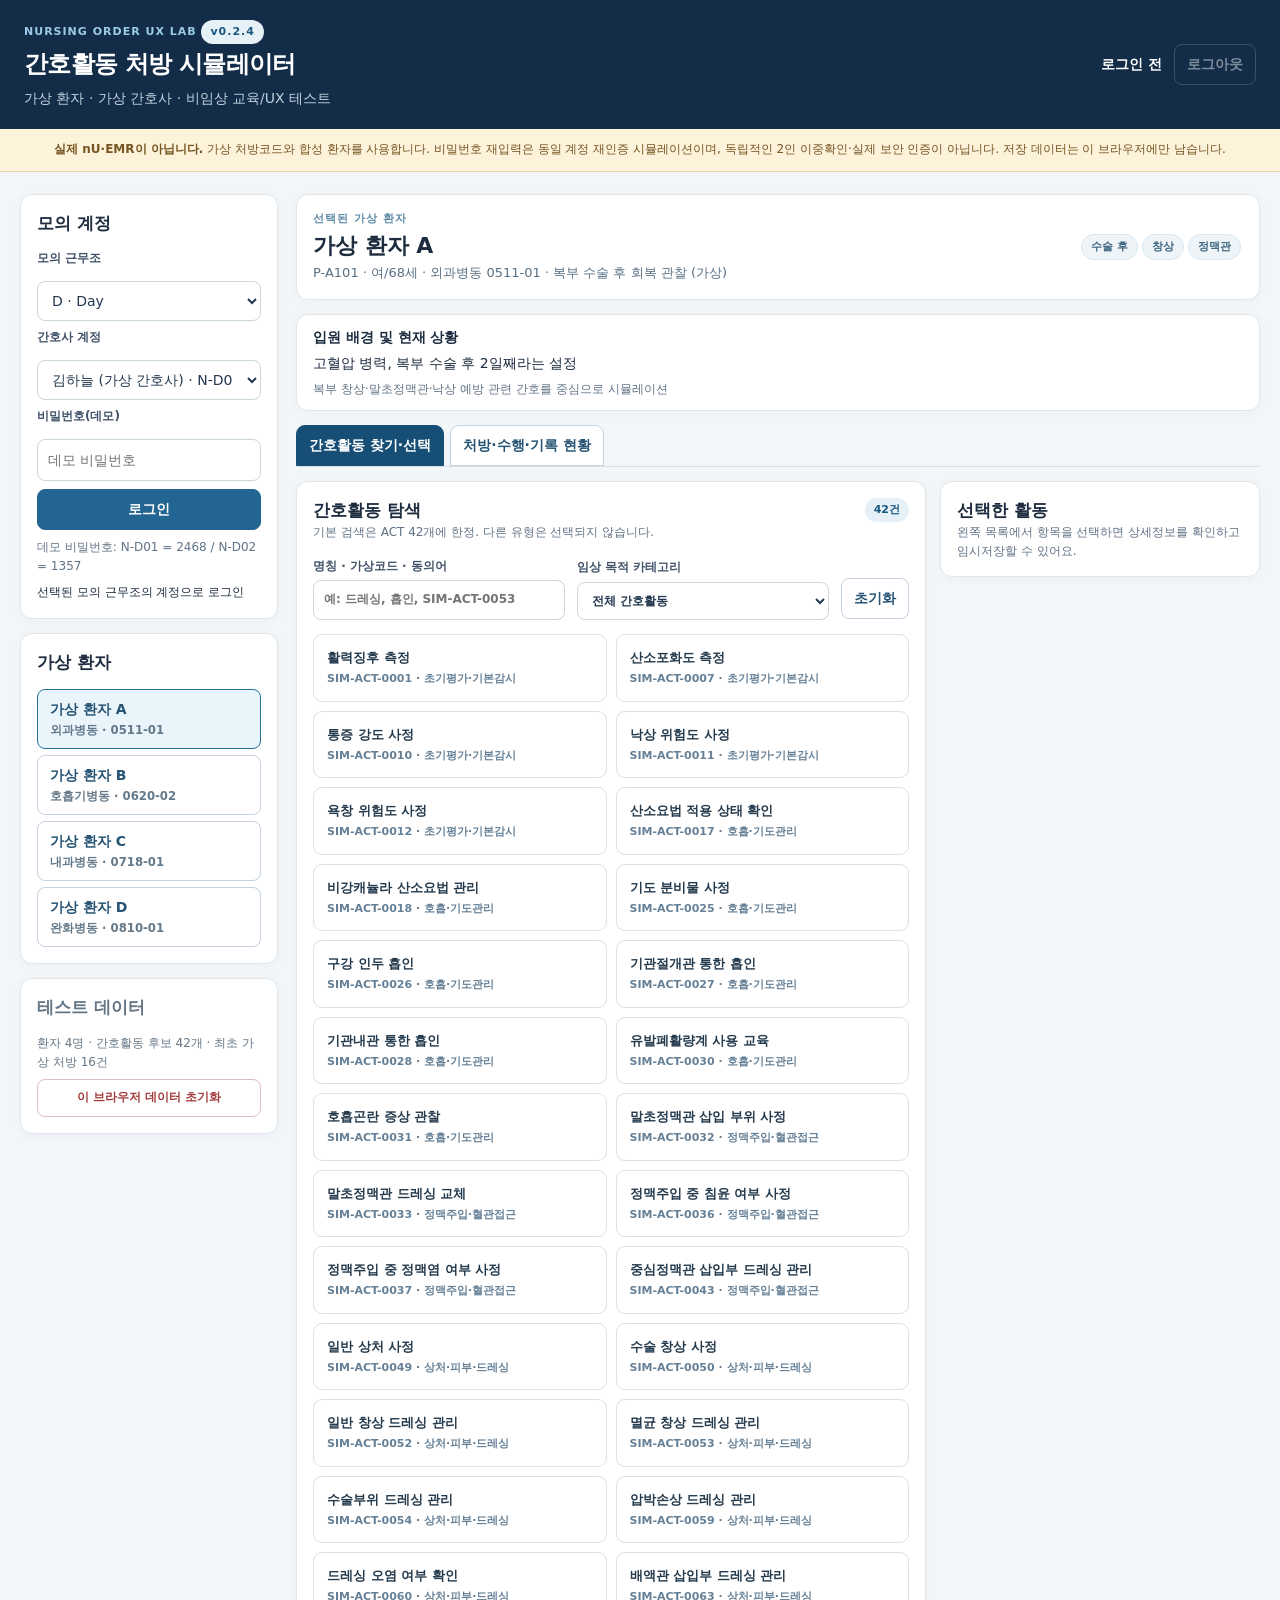
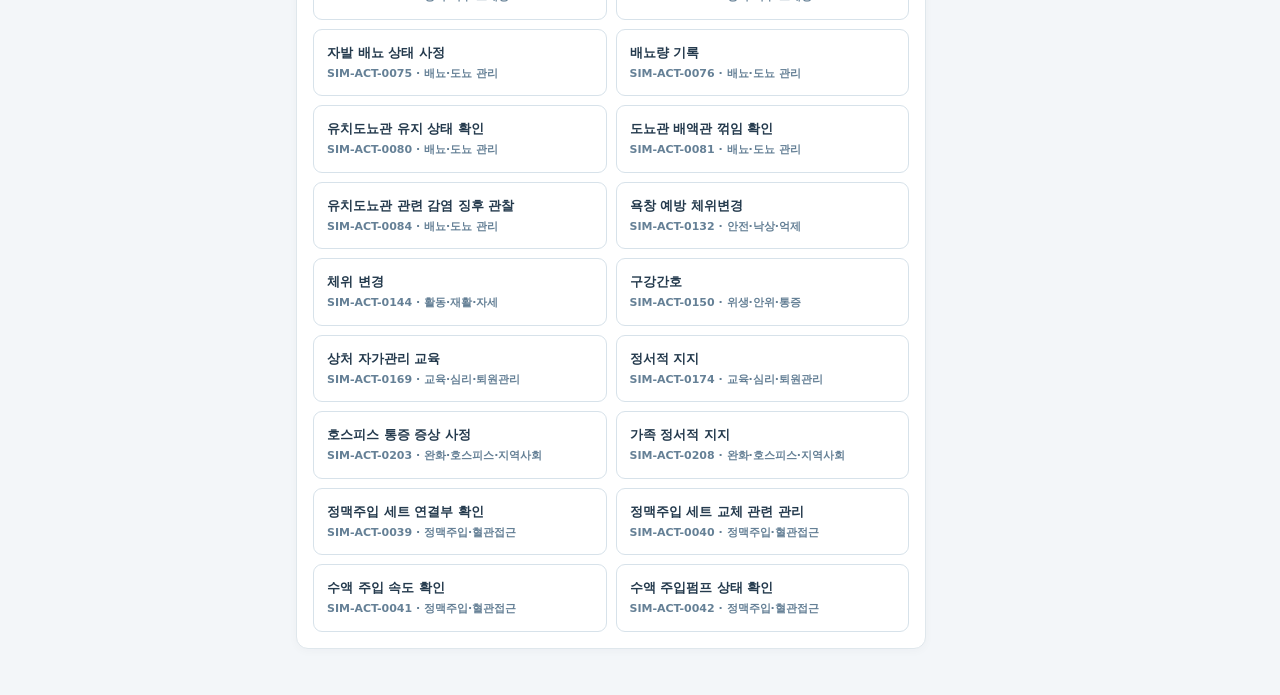
==== commit 561e341c: "feat: group nursing material references under representative terms v0.2.4" ====
--- a/app/index.html
+++ b/app/index.html
@@ -1,6 +1,6 @@
-<!doctype html><html lang="ko"><head><meta charset="utf-8"><meta name="viewport" content="width=device-width,initial-scale=1"><title>Nursing Order UX Lab · v0.2.3</title><link rel="stylesheet" href="styles.css"></head>
+<!doctype html><html lang="ko"><head><meta charset="utf-8"><meta name="viewport" content="width=device-width,initial-scale=1"><title>Nursing Order UX Lab · v0.2.4</title><link rel="stylesheet" href="styles.css"></head>
 <body>
-<header class="top"><div><div class="eyebrow">NURSING ORDER UX LAB <span class="tag">v0.2.3</span></div><h1>간호활동 처방 시뮬레이터</h1><p>가상 환자 · 가상 간호사 · 비임상 교육/UX 테스트</p></div><div class="top-right"><strong id="session-label">로그인 전</strong><button id="logout" class="ghost" disabled>로그아웃</button></div></header>
+<header class="top"><div><div class="eyebrow">NURSING ORDER UX LAB <span class="tag">v0.2.4</span></div><h1>간호활동 처방 시뮬레이터</h1><p>가상 환자 · 가상 간호사 · 비임상 교육/UX 테스트</p></div><div class="top-right"><strong id="session-label">로그인 전</strong><button id="logout" class="ghost" disabled>로그아웃</button></div></header>
 <div class="warning"><strong>실제 nU·EMR이 아닙니다.</strong> 가상 처방코드와 합성 환자를 사용합니다. 비밀번호 재입력은 동일 계정 재인증 시뮬레이션이며, 독립적인 2인 이중확인·실제 보안 인증이 아닙니다. 저장 데이터는 이 브라우저에만 남습니다.</div>
 <main class="shell">
 <aside class="side">
@@ -12,7 +12,7 @@
 <section class="surface patient-history" aria-label="가상 환자 병력 및 상황"><h3>입원 배경 및 현재 상황</h3><p id="patient-history"></p><p id="patient-summary" class="help"></p></section>
 <nav class="tabs" aria-label="업무 단계"><button class="tab selected" id="tab-search" aria-pressed="true">간호활동 찾기·선택</button><button class="tab" id="tab-status" aria-pressed="false">처방·수행·기록 현황</button></nav>
 <section id="page-search"><div class="surface"><div class="section-head"><div><h2>간호활동 탐색</h2><p class="help">기본 검색은 ACT 42개에 한정. 다른 유형은 선택되지 않습니다.</p></div><span id="result-count" class="tag"></span></div><div class="filters"><label class="grow">명칭 · 가상코드 · 동의어<input id="query" type="search" placeholder="예: 드레싱, 흡인, SIM-ACT-0053"></label><label class="grow">임상 목적 카테고리<select id="category"><option value="">전체 간호활동</option></select></label><button class="ghost" id="clear-search">초기화</button></div><div id="catalog-list" class="catalog-list"></div></div>
-<div class="surface select-pane" id="select-pane"><h2>선택한 활동</h2><p class="help" id="selected-empty">왼쪽 목록에서 항목을 선택하면 상세정보를 확인하고 임시저장할 수 있어요.</p><div id="selected-detail" hidden><div id="selected-item"></div><div id="activity-detail-fields" class="activity-details" aria-label="가상 처방 세부 조건"><h3>세부 조건 · 제품/기구(가상)</h3><p class="help">적용 부위·목적·빈도·방법은 개별 처방에 기록할 선택형 시뮬레이션 조건입니다. 자동 임상 추천이 아닙니다.</p><div class="detail-grid"><label>부위 / 대상<select id="detail-site"></select></label><label>목적<select id="detail-purpose"></select></label><label>빈도 / 반복<select id="detail-frequency"></select></label><label>방법 / 세트 유형<select id="detail-method"></select></label></div><label>참고 제품·재료<select id="detail-product"></select></label><p id="detail-product-info" class="help" aria-live="polite">제품은 필수 항목이 아니며 선택해도 실제 적용이 승인되는 것은 아닙니다.</p></div><label for="order-note">가상 처방 메모 (선택)</label><textarea id="order-note" rows="2" maxlength="200" placeholder="시나리오용 메모만 입력"></textarea><button id="save-draft" class="primary">현재 환자에게 임시저장</button></div></div></section>
+<div class="surface select-pane" id="select-pane"><h2>선택한 활동</h2><p class="help" id="selected-empty">왼쪽 목록에서 항목을 선택하면 상세정보를 확인하고 임시저장할 수 있어요.</p><div id="selected-detail" hidden><div id="selected-item"></div><div id="activity-detail-fields" class="activity-details" aria-label="가상 처방 세부 조건"><h3>세부 조건 · 대표 제품·기구(가상)</h3><p class="help">적용 부위·목적·빈도·방법은 개별 처방에 기록할 선택형 시뮬레이션 조건입니다. 자동 임상 추천이 아닙니다.</p><div class="detail-grid"><label>부위 / 대상<select id="detail-site"></select></label><label>목적<select id="detail-purpose"></select></label><label>빈도 / 반복<select id="detail-frequency"></select></label><label>방법 / 세트 유형<select id="detail-method"></select></label></div><label>제품·재료 카테고리<select id="detail-product-category"><option value="">전체 관련 카테고리</option></select></label><label>대표 제품·기구 용어<select id="detail-product"></select></label><p id="detail-product-info" class="help" aria-live="polite">제품은 필수 항목이 아니며 선택해도 실제 적용이 승인되는 것은 아닙니다.</p></div><label for="order-note">가상 처방 메모 (선택)</label><textarea id="order-note" rows="2" maxlength="200" placeholder="시나리오용 메모만 입력"></textarea><button id="save-draft" class="primary">현재 환자에게 임시저장</button></div></div></section>
 <section id="page-status" hidden>
 <details id="case-sheet-panel" class="surface case-sheet-panel" aria-label="가상 사례와 간호처방지 참고 조회"><summary>가상 Kardex · 간호처방지 보기 <small>시나리오/원본 이력 읽기 전용</small></summary>
 <div class="case-sheet-content"><div class="case-kardex"><h2>가상 인계 요약 · Kardex 형식</h2><div id="case-summary"></div><p class="help">학교 실습자료의 구성 방식만 참고한 합성 사례이며, 공식 간호기록이나 실제 nU 인계지가 아닙니다.</p></div>
--- a/app/styles.css
+++ b/app/styles.css
@@ -54,3 +54,8 @@
 .detail-preview{margin-top:8px}.detail-legacy{font-size:11px;color:#8a7780}
 .detail-record{margin-top:6px}
 @media(max-width:470px){.detail-grid{grid-template-columns:1fr}}
+
+/* v0.2.4: product grouping/filter controls, presentation only. */
+#detail-product-category{background:#f2f8fc;font-weight:650}
+#detail-product optgroup{font-weight:700;color:#345f76}
+#detail-product option{font-weight:400}
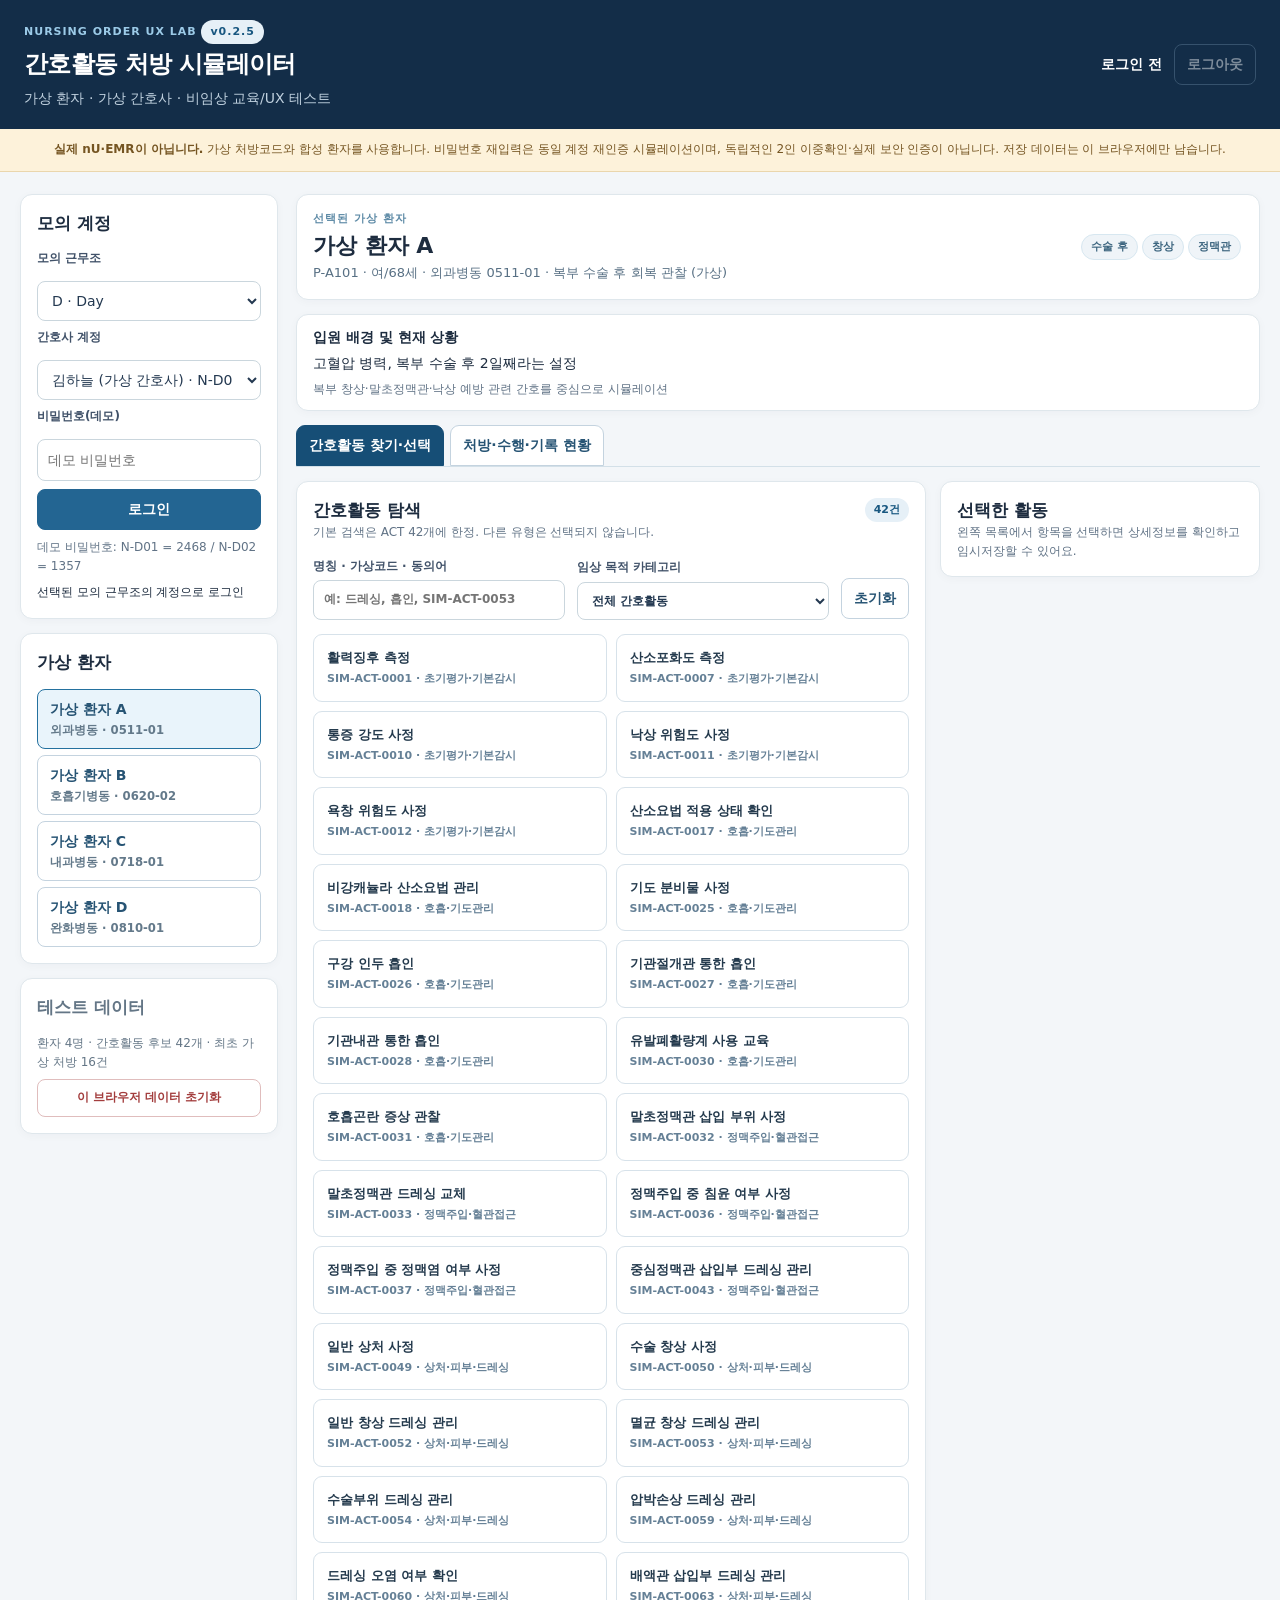
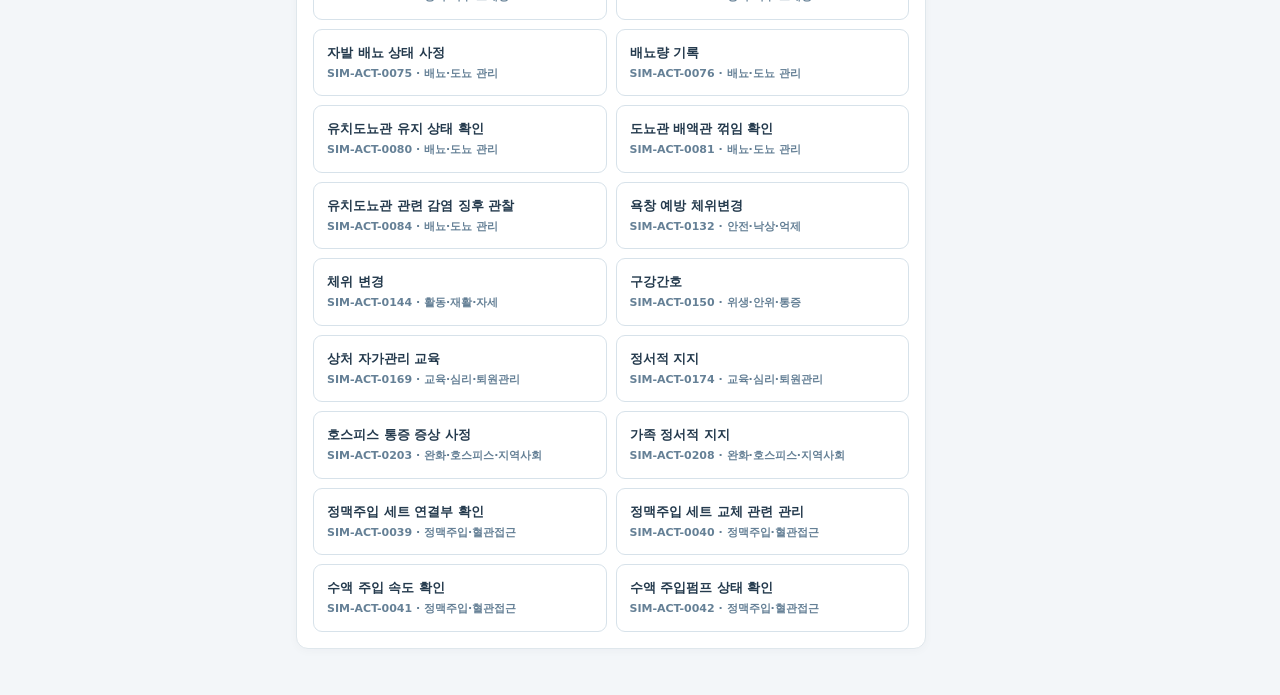
==== commit 28041c0d: "feat: distinguish planned slots, executions, and records v0.2.5" ====
--- a/app/index.html
+++ b/app/index.html
@@ -1,6 +1,6 @@
-<!doctype html><html lang="ko"><head><meta charset="utf-8"><meta name="viewport" content="width=device-width,initial-scale=1"><title>Nursing Order UX Lab · v0.2.4</title><link rel="stylesheet" href="styles.css"></head>
+<!doctype html><html lang="ko"><head><meta charset="utf-8"><meta name="viewport" content="width=device-width,initial-scale=1"><title>Nursing Order UX Lab · v0.2.5</title><link rel="stylesheet" href="styles.css"></head>
 <body>
-<header class="top"><div><div class="eyebrow">NURSING ORDER UX LAB <span class="tag">v0.2.4</span></div><h1>간호활동 처방 시뮬레이터</h1><p>가상 환자 · 가상 간호사 · 비임상 교육/UX 테스트</p></div><div class="top-right"><strong id="session-label">로그인 전</strong><button id="logout" class="ghost" disabled>로그아웃</button></div></header>
+<header class="top"><div><div class="eyebrow">NURSING ORDER UX LAB <span class="tag">v0.2.5</span></div><h1>간호활동 처방 시뮬레이터</h1><p>가상 환자 · 가상 간호사 · 비임상 교육/UX 테스트</p></div><div class="top-right"><strong id="session-label">로그인 전</strong><button id="logout" class="ghost" disabled>로그아웃</button></div></header>
 <div class="warning"><strong>실제 nU·EMR이 아닙니다.</strong> 가상 처방코드와 합성 환자를 사용합니다. 비밀번호 재입력은 동일 계정 재인증 시뮬레이션이며, 독립적인 2인 이중확인·실제 보안 인증이 아닙니다. 저장 데이터는 이 브라우저에만 남습니다.</div>
 <main class="shell">
 <aside class="side">
@@ -12,7 +12,14 @@
 <section class="surface patient-history" aria-label="가상 환자 병력 및 상황"><h3>입원 배경 및 현재 상황</h3><p id="patient-history"></p><p id="patient-summary" class="help"></p></section>
 <nav class="tabs" aria-label="업무 단계"><button class="tab selected" id="tab-search" aria-pressed="true">간호활동 찾기·선택</button><button class="tab" id="tab-status" aria-pressed="false">처방·수행·기록 현황</button></nav>
 <section id="page-search"><div class="surface"><div class="section-head"><div><h2>간호활동 탐색</h2><p class="help">기본 검색은 ACT 42개에 한정. 다른 유형은 선택되지 않습니다.</p></div><span id="result-count" class="tag"></span></div><div class="filters"><label class="grow">명칭 · 가상코드 · 동의어<input id="query" type="search" placeholder="예: 드레싱, 흡인, SIM-ACT-0053"></label><label class="grow">임상 목적 카테고리<select id="category"><option value="">전체 간호활동</option></select></label><button class="ghost" id="clear-search">초기화</button></div><div id="catalog-list" class="catalog-list"></div></div>
-<div class="surface select-pane" id="select-pane"><h2>선택한 활동</h2><p class="help" id="selected-empty">왼쪽 목록에서 항목을 선택하면 상세정보를 확인하고 임시저장할 수 있어요.</p><div id="selected-detail" hidden><div id="selected-item"></div><div id="activity-detail-fields" class="activity-details" aria-label="가상 처방 세부 조건"><h3>세부 조건 · 대표 제품·기구(가상)</h3><p class="help">적용 부위·목적·빈도·방법은 개별 처방에 기록할 선택형 시뮬레이션 조건입니다. 자동 임상 추천이 아닙니다.</p><div class="detail-grid"><label>부위 / 대상<select id="detail-site"></select></label><label>목적<select id="detail-purpose"></select></label><label>빈도 / 반복<select id="detail-frequency"></select></label><label>방법 / 세트 유형<select id="detail-method"></select></label></div><label>제품·재료 카테고리<select id="detail-product-category"><option value="">전체 관련 카테고리</option></select></label><label>대표 제품·기구 용어<select id="detail-product"></select></label><p id="detail-product-info" class="help" aria-live="polite">제품은 필수 항목이 아니며 선택해도 실제 적용이 승인되는 것은 아닙니다.</p></div><label for="order-note">가상 처방 메모 (선택)</label><textarea id="order-note" rows="2" maxlength="200" placeholder="시나리오용 메모만 입력"></textarea><button id="save-draft" class="primary">현재 환자에게 임시저장</button></div></div></section>
+<div class="surface select-pane" id="select-pane"><h2>선택한 활동</h2><p class="help" id="selected-empty">왼쪽 목록에서 항목을 선택하면 상세정보를 확인하고 임시저장할 수 있어요.</p><div id="selected-detail" hidden><div id="selected-item"></div><div id="activity-detail-fields" class="activity-details" aria-label="가상 처방 세부 조건"><h3>세부 조건 · 대표 제품·기구(가상)</h3><p class="help">적용 부위·목적·빈도·방법은 개별 처방에 기록할 선택형 시뮬레이션 조건입니다. 자동 임상 추천이 아닙니다.</p><div class="detail-grid"><label>부위 / 대상<select id="detail-site"></select></label><label>목적<select id="detail-purpose"></select></label><label>빈도 / 반복<select id="detail-frequency"></select></label><label>방법 / 세트 유형<select id="detail-method"></select></label></div><label>제품·재료 카테고리<select id="detail-product-category"><option value="">전체 관련 카테고리</option></select></label><label>대표 제품·기구 용어<select id="detail-product"></select></label><p id="detail-product-info" class="help" aria-live="polite">제품은 필수 항목이 아니며 선택해도 실제 적용이 승인되는 것은 아닙니다.</p></div><div id="schedule-fields" class="activity-details" aria-label="선택형 가상 예정 정보">
+ <h3>예정 시점 · 반복 조건(가상)</h3><p class="help">기존 빈도 선택과 별개의 일정입니다. 입력하지 않으면 예정 횟수는 미정이며 자동으로 수행·누락을 판정하지 않습니다.</p>
+ <label for="schedule-kind">예정 유형<select id="schedule-kind"><option value="unspecified">예정 미지정 (기존 방식)</option><option value="once">일회성 · 지정 시각 1회</option><option value="interval">주기 반복 · 시작·간격·횟수</option><option value="conditional">조건부 · 발생 시 수행 검토</option></select></label>
+ <label id="schedule-start-field" for="schedule-start" hidden>첫 예정 시각 (현재 브라우저 현지 시간)<input id="schedule-start" type="datetime-local" step="60"></label>
+ <div id="schedule-interval-fields" class="detail-grid" hidden><label for="schedule-every">반복 간격(시간, 1~48)<input id="schedule-every" type="number" min="1" max="48" step="1" value="8"></label><label for="schedule-count">예정 횟수(2~24)<input id="schedule-count" type="number" min="2" max="24" step="1" value="3"></label></div>
+ <label id="schedule-condition-field" for="schedule-condition" hidden>조건 설명(2~160자)<input id="schedule-condition" maxlength="160" placeholder="합성 사례의 관찰·수행 조건 입력"></label>
+ <p class="help">예정은 시연용이며 실제 환자에게 적용할 수행 간격이나 병원 규칙을 추천하지 않습니다.</p>
+ </div><label for="order-note">가상 처방 메모 (선택)</label><textarea id="order-note" rows="2" maxlength="200" placeholder="시나리오용 메모만 입력"></textarea><button id="save-draft" class="primary">현재 환자에게 임시저장</button></div></div></section>
 <section id="page-status" hidden>
 <details id="case-sheet-panel" class="surface case-sheet-panel" aria-label="가상 사례와 간호처방지 참고 조회"><summary>가상 Kardex · 간호처방지 보기 <small>시나리오/원본 이력 읽기 전용</small></summary>
 <div class="case-sheet-content"><div class="case-kardex"><h2>가상 인계 요약 · Kardex 형식</h2><div id="case-summary"></div><p class="help">학교 실습자료의 구성 방식만 참고한 합성 사례이며, 공식 간호기록이나 실제 nU 인계지가 아닙니다.</p></div>
--- a/app/styles.css
+++ b/app/styles.css
@@ -59,3 +59,15 @@
 #detail-product-category{background:#f2f8fc;font-weight:650}
 #detail-product optgroup{font-weight:700;color:#345f76}
 #detail-product option{font-weight:400}
+
+/* v0.2.5: compact, read-only schedule-to-execution projection. */
+.summary{grid-template-columns:repeat(auto-fit,minmax(115px,1fr))}
+.schedule-summary{margin-top:11px;padding:8px 10px;border-radius:7px;background:#f2f7fa;color:#365c76;font-size:12px;font-weight:700}
+.schedule-slots{display:grid;gap:5px;margin-top:7px}
+.schedule-slot{border:1px solid #d9e5ed;border-radius:7px;padding:8px;display:flex;flex-wrap:wrap;align-items:center;gap:8px;font-size:11px}
+.schedule-slot .code{font-size:10px}
+.schedule-slot button{padding:5px 8px;font-size:11px;margin-left:auto}
+#schedule-fields input{margin-top:5px}
+#schedule-start-field,#schedule-condition-field{margin-top:9px}
+#schedule-interval-fields{margin-top:9px}
+@media(max-width:690px){.summary{grid-template-columns:repeat(2,minmax(0,1fr))}.schedule-slot button{margin-left:0}}
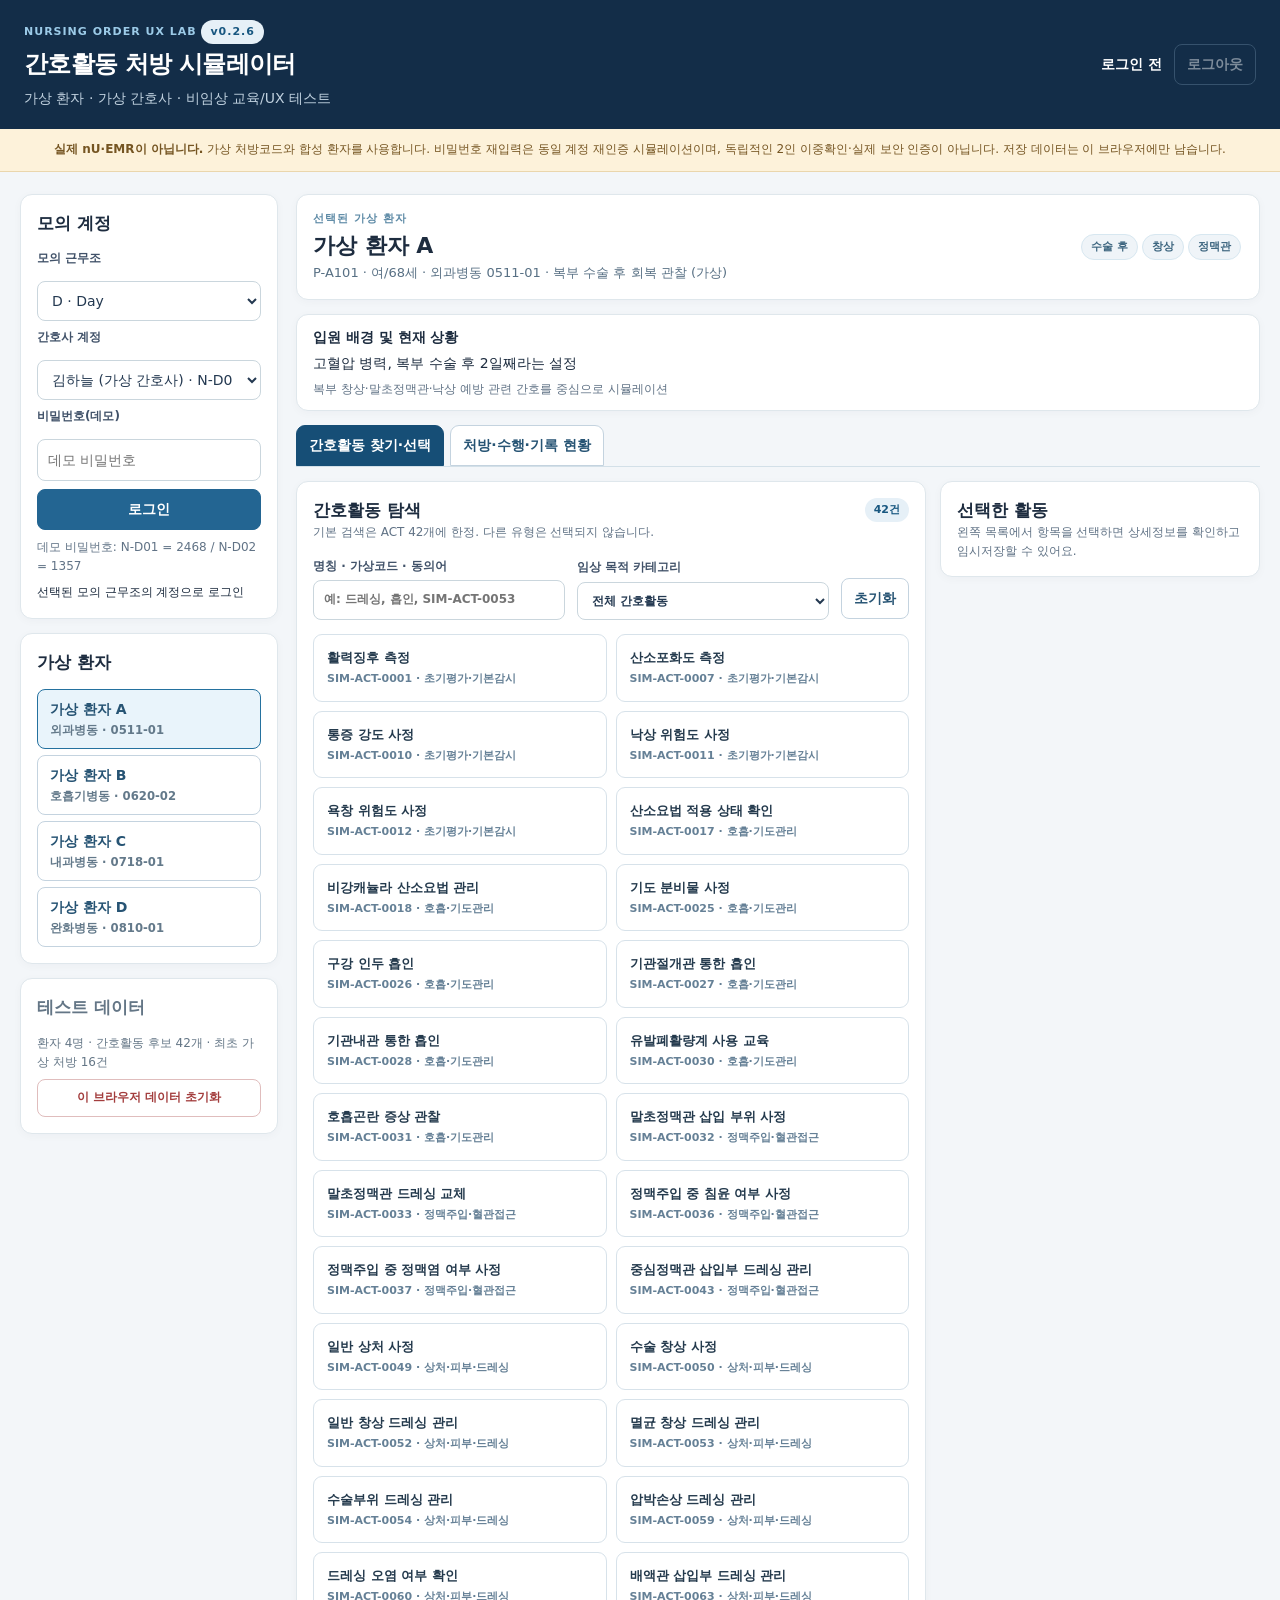
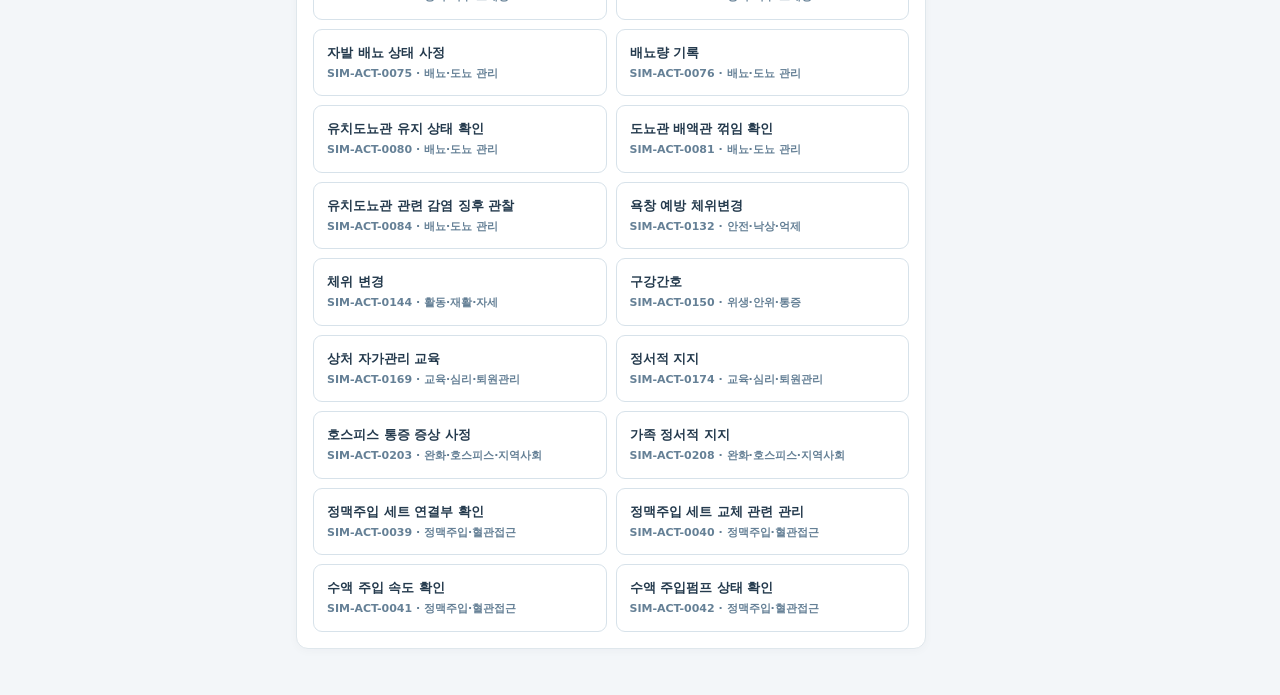
==== commit 15f24403: "feat: add auditable synthetic slot state changes v0.2.6" ====
--- a/app/index.html
+++ b/app/index.html
@@ -1,6 +1,6 @@
-<!doctype html><html lang="ko"><head><meta charset="utf-8"><meta name="viewport" content="width=device-width,initial-scale=1"><title>Nursing Order UX Lab · v0.2.5</title><link rel="stylesheet" href="styles.css"></head>
+<!doctype html><html lang="ko"><head><meta charset="utf-8"><meta name="viewport" content="width=device-width,initial-scale=1"><title>Nursing Order UX Lab · v0.2.6</title><link rel="stylesheet" href="styles.css"></head>
 <body>
-<header class="top"><div><div class="eyebrow">NURSING ORDER UX LAB <span class="tag">v0.2.5</span></div><h1>간호활동 처방 시뮬레이터</h1><p>가상 환자 · 가상 간호사 · 비임상 교육/UX 테스트</p></div><div class="top-right"><strong id="session-label">로그인 전</strong><button id="logout" class="ghost" disabled>로그아웃</button></div></header>
+<header class="top"><div><div class="eyebrow">NURSING ORDER UX LAB <span class="tag">v0.2.6</span></div><h1>간호활동 처방 시뮬레이터</h1><p>가상 환자 · 가상 간호사 · 비임상 교육/UX 테스트</p></div><div class="top-right"><strong id="session-label">로그인 전</strong><button id="logout" class="ghost" disabled>로그아웃</button></div></header>
 <div class="warning"><strong>실제 nU·EMR이 아닙니다.</strong> 가상 처방코드와 합성 환자를 사용합니다. 비밀번호 재입력은 동일 계정 재인증 시뮬레이션이며, 독립적인 2인 이중확인·실제 보안 인증이 아닙니다. 저장 데이터는 이 브라우저에만 남습니다.</div>
 <main class="shell">
 <aside class="side">
@@ -27,4 +27,13 @@
 <div class="surface"><div class="section-head"><div><h2>처방 · 수행 · 기록</h2><p class="help">개별 처방·수행 사건·기록의 원본 ID를 확인하세요.</p></div><button id="refresh" class="ghost">다시 보기</button></div><div id="summary" class="summary"></div><div class="filters"><label>처방 상태<select id="status-filter"><option value="">전체</option><option value="draft">임시저장</option><option value="confirmed">확정</option><option value="held">보류</option><option value="cancelled">취소</option></select></label><label class="grow">처방명 · 코드 검색<input id="status-query" type="search" placeholder="현재 환자의 처방 검색"></label><label class="group-toggle" for="group-by-code"><input type="checkbox" id="group-by-code"><span>같은 가상코드 묶어 보기</span></label></div><p class="help group-help">그룹은 현재 환자·필터 결과를 화면에서만 요약합니다. 코드가 같아도 임상 조건이 동일하다는 뜻은 아닙니다. 개별 처방과 기록은 그대로 보존됩니다.</p><div id="order-list"></div></div></section>
 <div id="flash" class="flash" role="status" aria-live="polite"></div></section></main>
 <dialog id="confirm-modal" aria-labelledby="confirm-title"><form id="confirm-form"><h2 id="confirm-title">가상 처방 확정 전 재인증</h2><p id="confirm-summary"></p><p class="help">현재 로그인한 계정의 데모 비밀번호를 다시 입력하세요. 독립된 2차 확인자가 아닙니다.</p><label for="confirm-pin">현재 로그인 계정 비밀번호</label><input id="confirm-pin" type="password" required autocomplete="off"><p id="confirm-error" class="error" role="alert"></p><div class="dialog-actions"><button type="button" id="cancel-confirm" class="ghost">돌아가기</button><button class="primary" type="submit">재인증 후 가상 확정</button></div></form></dialog>
+<dialog id="slot-change-modal" aria-labelledby="slot-change-title"><form id="slot-change-form">
+ <h2 id="slot-change-title">모의 예정 변경</h2><p id="slot-change-summary" class="meta"></p>
+ <p class="help">이 작업은 합성 예정의 시뮬레이션입니다. 실제 처방 취소·연기·법적 전자서명과 다릅니다. 원래 시각, 수행·기록 ID 및 감사 이력을 보존합니다.</p>
+ <label for="slot-change-reason">변경 사유 (필수, 2~200자)</label><textarea id="slot-change-reason" minlength="2" maxlength="200" rows="2" required></textarea>
+ <label id="slot-change-time-field" for="slot-change-time" hidden>새 예정 시각 (현재 브라우저 현지 시간)<input id="slot-change-time" type="datetime-local" step="60"></label>
+ <label for="slot-change-pin">로그인된 가상 계정의 데모 비밀번호</label><input id="slot-change-pin" type="password" required autocomplete="off">
+ <p id="slot-change-error" class="error" role="alert"></p>
+ <div class="dialog-actions"><button type="button" id="cancel-slot-change" class="ghost">돌아가기</button><button type="submit" class="primary">변경 사유와 이력 저장</button></div>
+ </form></dialog>
 <script src="fixtures.js"></script><script src="activity-details.js"></script><script src="case-context.js"></script><script src="domain.js"></script><script src="order-sheet-model.js"></script><script src="app.js"></script></body></html>
--- a/app/styles.css
+++ b/app/styles.css
@@ -71,3 +71,13 @@
 #schedule-start-field,#schedule-condition-field{margin-top:9px}
 #schedule-interval-fields{margin-top:9px}
 @media(max-width:690px){.summary{grid-template-columns:repeat(2,minmax(0,1fr))}.schedule-slot button{margin-left:0}}
+
+/* v0.2.6: explicit slot-level demo actions and readable non-destructive history. */
+.slot-actions{display:inline-flex;gap:5px;flex-wrap:wrap;margin-left:auto}
+.slot-actions button{border-color:#adc7d8;background:#f7fbfd;color:#315f79}
+.slot-actions button[data-slot-change="cancel"]{color:#934d4d;border-color:#dec0c0}
+.schedule-slot b{font-size:11px;color:#375e77}
+.schedule-slot:has(.slot-actions) {background:#fcfdff}
+#slot-change-modal form{gap:10px}
+#slot-change-modal{max-width:470px}
+@media(max-width:690px){.slot-actions{margin-left:0}}
